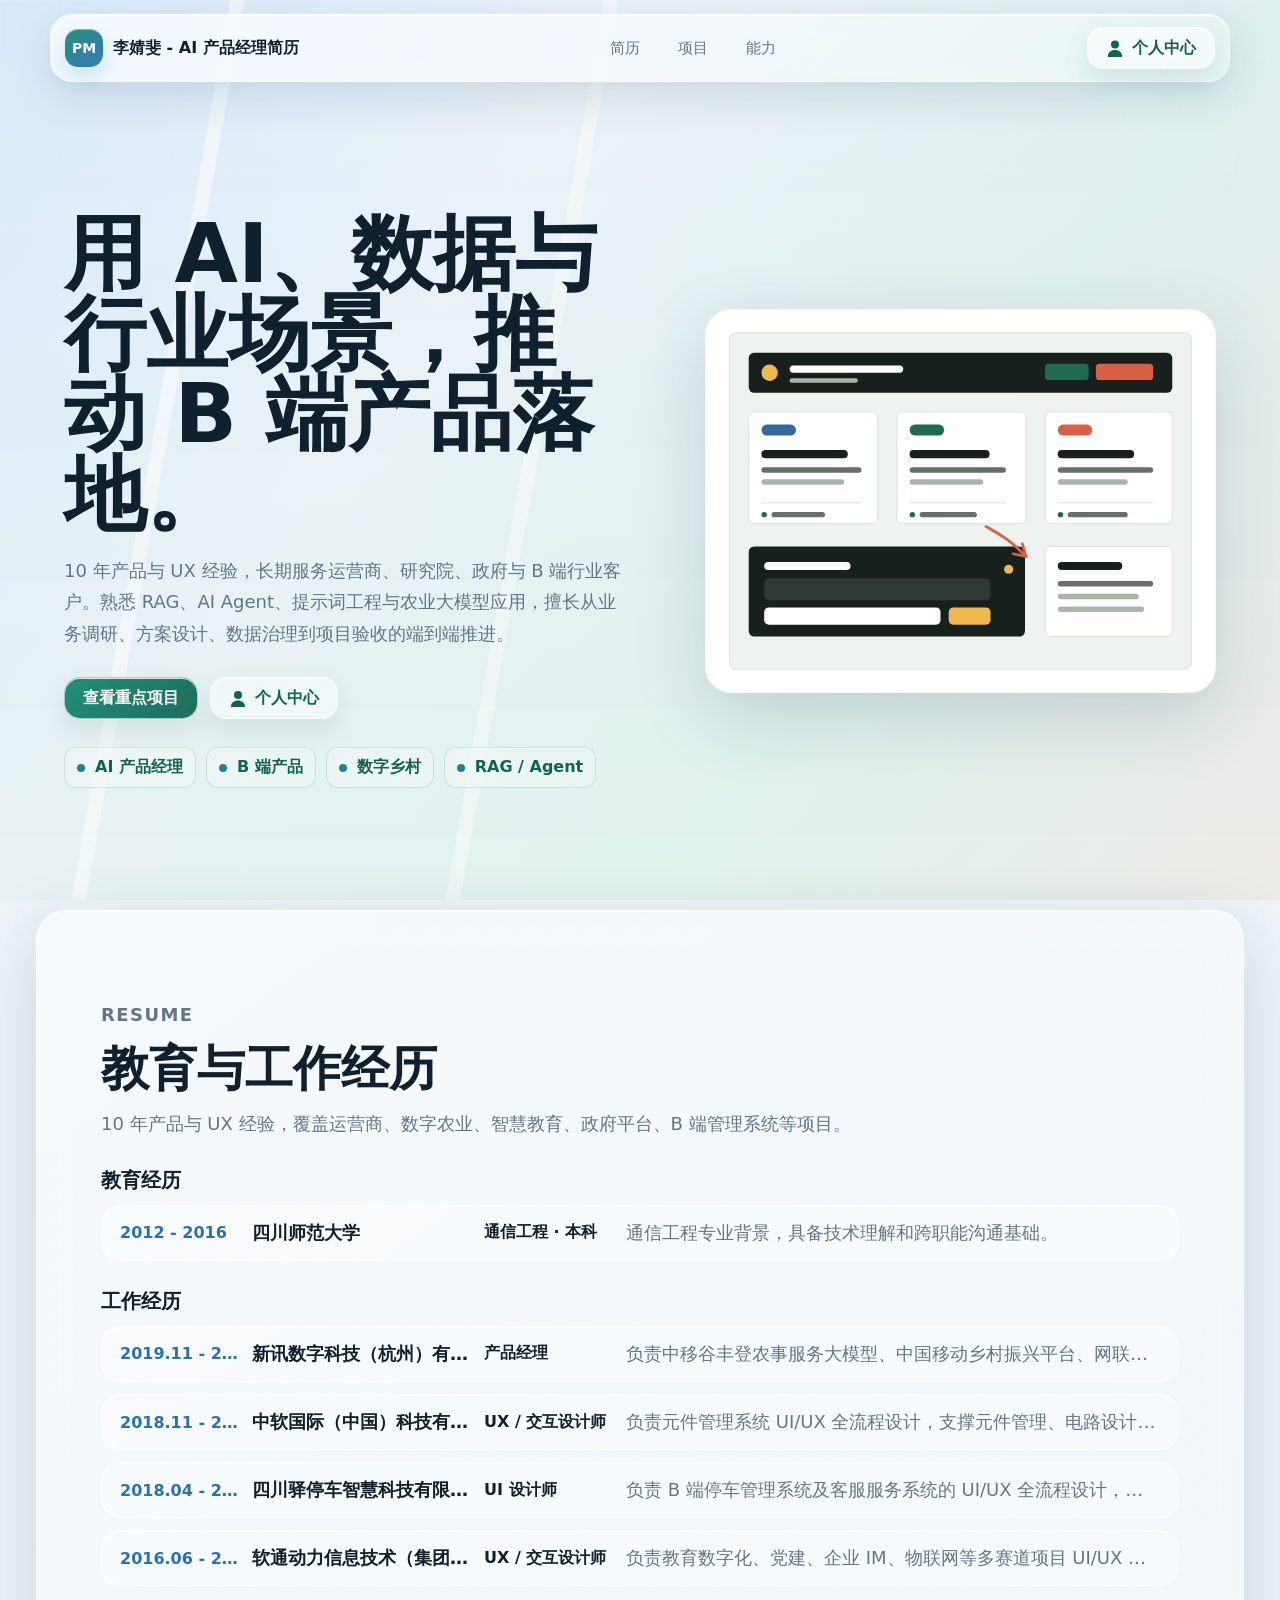
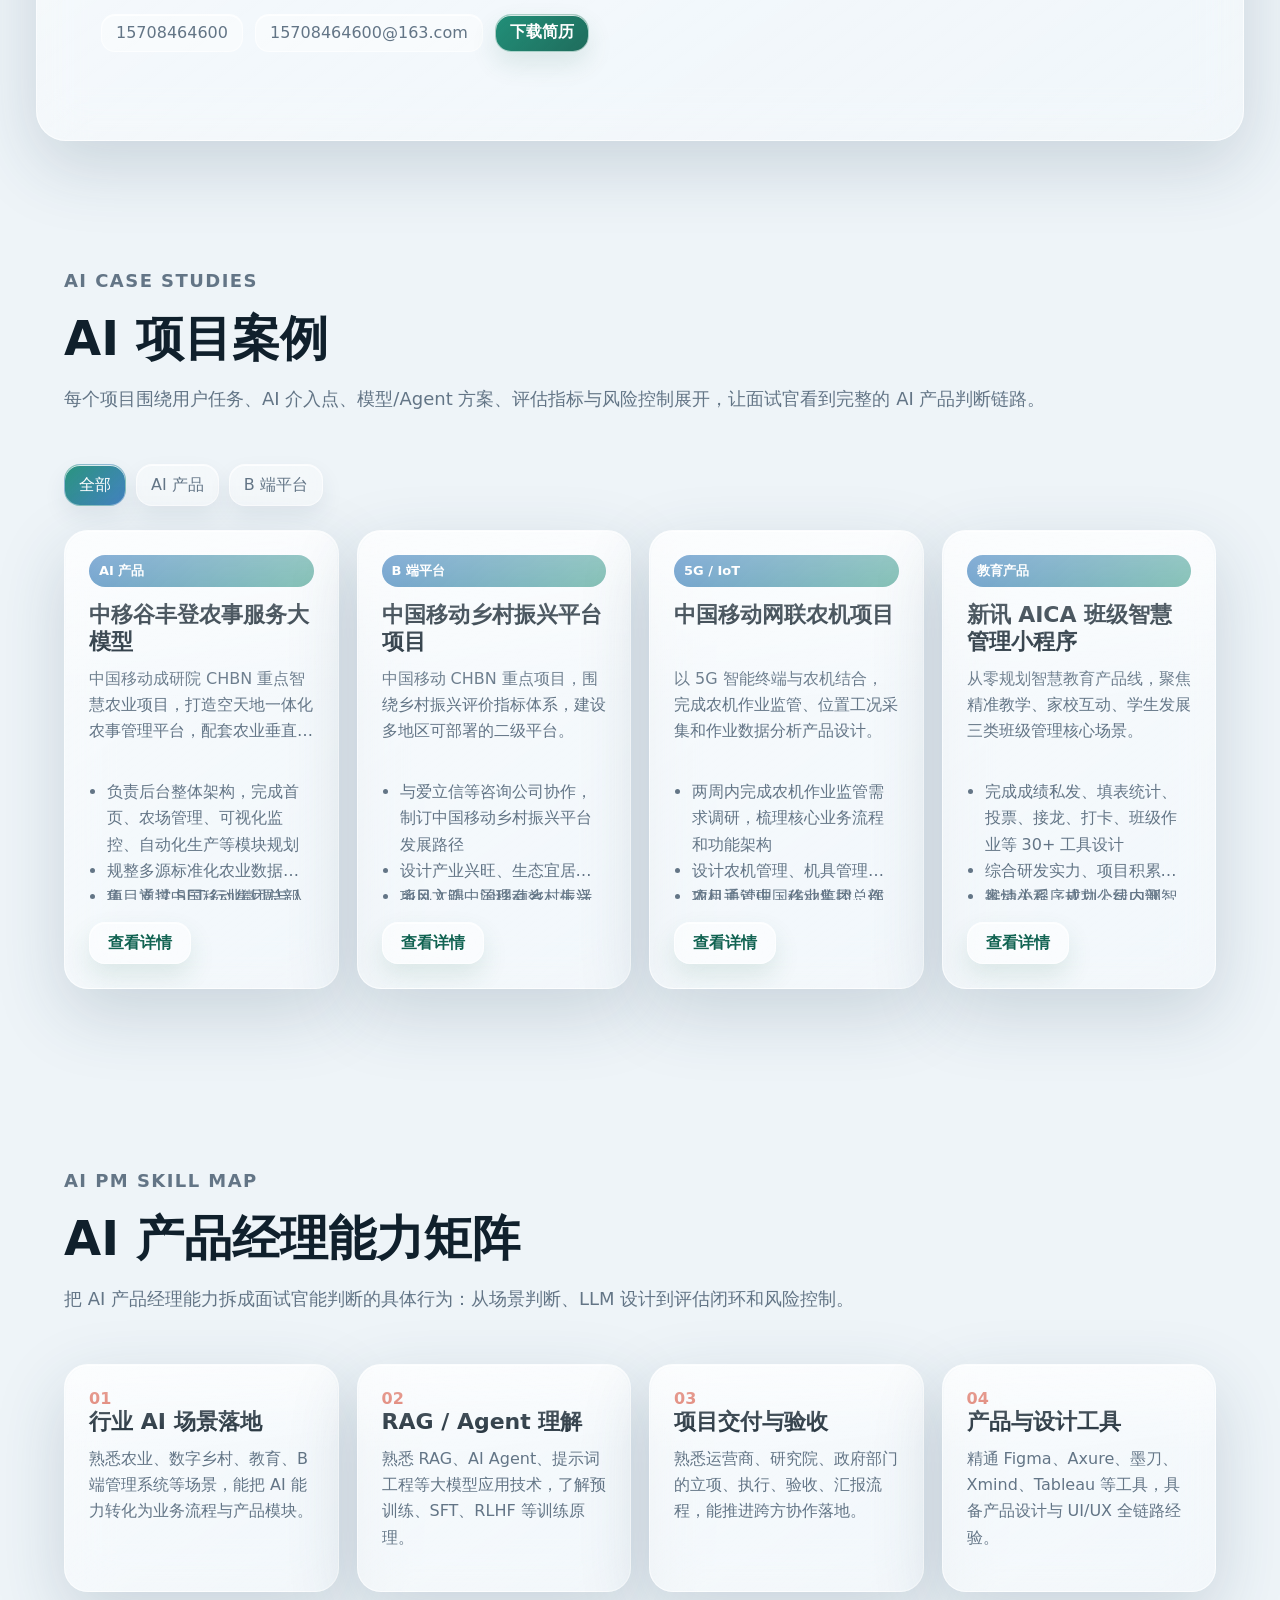
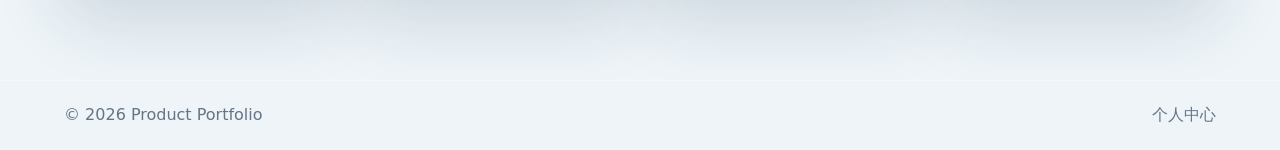
==== index.html @ 3f8221fe "Initial GitHub Pages portfolio" ====
<!doctype html>
<html lang="zh-CN">
  <head>
    <meta charset="UTF-8" />
    <meta name="viewport" content="width=device-width, initial-scale=1.0" />
    <title>个人产品作品集 | Product Portfolio</title>
    <meta
      name="description"
      content="面向产品经理面试的个人简历与项目作品集网站，展示项目案例、产品能力、思考文章与 AI Agent 入口。"
    />
    <link rel="stylesheet" href="./style.css" />
  </head>
  <body>
    <header class="site-header">
      <div class="brand">
        <button class="avatar-button" type="button" id="avatarButton" aria-label="查看头像大图">
          <img id="siteAvatar" src="" alt="个人头像" />
          <span class="avatar-fallback">PM</span>
        </button>
        <a href="#top" aria-label="返回首页"><span>Product Portfolio</span></a>
      </div>
      <nav class="nav" aria-label="主导航">
        <a href="#resume">简历</a>
        <a href="#projects">项目</a>
        <a href="#capabilities">能力</a>
        <a href="#thinking" hidden>思考</a>
      </nav>
      <div class="header-actions">
        <a class="header-action" href="#agent" hidden><span class="button-icon icon-spark"></span>AI Agent</a>
        <button class="header-action secondary-header-action" type="button" id="openCenter">
          <span class="button-icon icon-user"></span>个人中心
        </button>
      </div>
    </header>

    <main id="top">
      <section class="hero section-band">
        <div class="hero-copy">
          <h1 id="heroTitle">用项目、判断和复盘，展示我的产品能力。</h1>
          <p class="hero-summary" id="heroSummary">
            这里会集中呈现我的项目经历、产品分析、能力结构和简历信息。面试官可以快速看到我如何定义问题、理解用户、拆解需求、推动落地并复盘迭代。
          </p>
          <div class="hero-actions">
            <a class="primary-button" href="#projects" id="heroPrimary"><span class="button-icon icon-folder"></span>查看重点项目</a>
            <button class="secondary-button" type="button" id="heroCenterButton">
              <span class="button-icon icon-user"></span>个人中心
            </button>
          </div>
          <div class="signal-row" id="heroTags" aria-label="个人方向标签">
            <span>AI 产品</span>
            <span>B 端工具</span>
            <span>用户研究</span>
            <span>数据分析</span>
          </div>
        </div>

        <div class="hero-visual" aria-label="作品集信息结构图">
          <img src="./assets/product-portfolio-map.svg" alt="产品作品集信息结构图" />
        </div>
      </section>

      <section id="resume" class="resume section-band">
        <div class="resume-copy">
          <p class="eyebrow" id="resumeEyebrow">Resume</p>
          <h2 id="resumeTitle">简历与联系</h2>
          <p id="resumeSummary">
            这里可以放教育经历、实习经历、技能栈、获奖证书和 PDF 简历下载。建议保持精简，把完整判断留给项目详情页。
          </p>
          <div class="resume-timeline" id="resumeTimeline"></div>
        </div>
        <div class="contact-strip" id="contactStrip"></div>
      </section>

      <section id="agent" class="agent-section section-band" hidden>
        <div class="section-heading">
          <p class="eyebrow" id="agentEyebrow">Agent Ready</p>
          <h2 id="agentTitle">预留一个大模型对话入口</h2>
          <p id="agentSummary">
            后期可以接入你的个人 Agent，让面试官围绕项目、能力、经历进行问答。当前版本先保留前端交互和接入位置。
          </p>
        </div>
        <div class="agent-shell">
          <div class="agent-panel">
            <div class="agent-status">
              <span class="status-dot"></span>
              <span id="agentStatus">个人简历 Agent · 待接入</span>
            </div>
            <div class="chat-window" id="chatWindow" aria-live="polite">
              <div class="message assistant" id="agentWelcome">
                你好，我是预留的个人作品集 Agent。后续我可以回答“你最有代表性的项目是什么？”、“你如何做需求优先级？”这类问题。
              </div>
            </div>
            <form class="chat-form" id="chatForm">
              <label class="sr-only" for="chatInput">输入你想问的问题</label>
              <input
                id="chatInput"
                type="text"
                placeholder="试试：介绍一个最能体现产品能力的项目"
                autocomplete="off"
              />
              <button type="submit">发送</button>
            </form>
          </div>
          <div class="agent-prompts" id="agentPrompts" aria-label="推荐提问">
            <button type="button" data-prompt="请用 60 秒介绍你的产品能力结构。">能力结构</button>
            <button type="button" data-prompt="哪个项目最能体现你的用户洞察？">用户洞察</button>
            <button type="button" data-prompt="你如何判断一个需求是否值得做？">需求判断</button>
            <button type="button" data-prompt="请总结你的项目复盘方法。">项目复盘</button>
          </div>
        </div>
      </section>

      <section id="projects" class="projects section-band">
        <div class="section-heading">
          <p class="eyebrow" id="projectsEyebrow">Case Studies</p>
          <h2 id="projectsTitle">项目作品集</h2>
          <p id="projectsSummary">每个项目都围绕“问题、用户、方案、结果、复盘”展开，让面试官看到你的产品思考链路。</p>
        </div>
        <div class="project-toolbar" id="projectToolbar"></div>
        <div class="project-grid" id="projectGrid"></div>
      </section>

      <section id="capabilities" class="capabilities section-band">
        <div class="section-heading">
          <p class="eyebrow" id="capabilitiesEyebrow">Product Skill Map</p>
          <h2 id="capabilitiesTitle">产品能力结构</h2>
          <p id="capabilitiesSummary">把能力拆成面试官能判断的具体行为，而不是停留在抽象评价。</p>
        </div>
        <div class="capability-grid" id="capabilityGrid"></div>
      </section>

      <section id="thinking" class="thinking section-band" hidden>
        <div class="section-heading">
          <p class="eyebrow" id="thinkingEyebrow">Product Notes</p>
          <h2 id="thinkingTitle">产品思考</h2>
          <p id="thinkingSummary">后续可以放 3-5 篇高质量产品拆解或项目复盘，展示你持续思考的能力。</p>
        </div>
        <div class="note-list" id="noteList"></div>
      </section>
    </main>

    <footer class="site-footer">
      <span>© 2026 Product Portfolio</span>
      <button class="link-button" type="button" id="footerCenterButton">个人中心</button>
    </footer>

    <dialog class="pass-dialog" id="passDialog">
      <form class="pass-card" id="passForm" method="dialog">
        <div>
          <p class="eyebrow">Access</p>
          <h2>进入个人中心</h2>
          <p>请输入通行证。验证成功后可以编辑网站全部展示内容。</p>
        </div>
        <label>
          通行证
          <input id="passInput" type="password" placeholder="请输入通行证" autocomplete="current-password" />
        </label>
        <p class="form-hint" id="passHint" aria-live="polite"></p>
        <div class="form-actions">
          <button class="primary-button" type="submit">进入</button>
          <button class="secondary-button" type="button" id="closePassDialog">取消</button>
        </div>
      </form>
    </dialog>

    <dialog class="image-dialog" id="imageDialog">
      <button class="image-close" type="button" id="closeImageDialog" aria-label="关闭大图">×</button>
      <img id="imageDialogImg" src="" alt="大图预览" />
    </dialog>

    <script src="./script.js"></script>
  </body>
</html>
---- style.css ----
:root {
  --bg: #eef4f8;
  --ink: #10202c;
  --muted: #637586;
  --line: rgba(255, 255, 255, 0.58);
  --surface: rgba(255, 255, 255, 0.3);
  --surface-strong: rgba(255, 255, 255, 0.44);
  --green: #1d8d76;
  --green-dark: #116352;
  --coral: #d96958;
  --yellow: #f4c45d;
  --blue: #2870b8;
  --glass-border: rgba(255, 255, 255, 0.62);
  --glass-highlight: rgba(255, 255, 255, 0.82);
  --shadow: 0 24px 70px rgba(36, 68, 92, 0.18);
  font-family:
    Inter, ui-sans-serif, system-ui, -apple-system, BlinkMacSystemFont, "Segoe UI",
    "PingFang SC", "Hiragino Sans GB", "Microsoft YaHei", sans-serif;
}

* {
  box-sizing: border-box;
}

[hidden] {
  display: none !important;
}

html {
  scroll-behavior: smooth;
}

body {
  margin: 0;
  color: var(--ink);
  background:
    linear-gradient(125deg, rgba(230, 243, 255, 0.9), rgba(255, 255, 255, 0.3) 34%, rgba(235, 249, 242, 0.78) 68%, rgba(249, 240, 235, 0.86)),
    linear-gradient(180deg, rgba(255, 255, 255, 0.72), rgba(238, 244, 248, 0.98)),
    var(--bg);
  background-attachment: fixed;
}

body::before {
  content: "";
  position: fixed;
  inset: 0;
  z-index: -2;
  pointer-events: none;
  background:
    linear-gradient(100deg, transparent 0 16%, rgba(255, 255, 255, 0.46) 16% 17%, transparent 17% 42%, rgba(255, 255, 255, 0.35) 42% 43%, transparent 43% 100%),
    linear-gradient(180deg, rgba(40, 112, 184, 0.08), rgba(29, 141, 118, 0.05));
}

body::after {
  content: "";
  position: fixed;
  inset: 0;
  z-index: -1;
  pointer-events: none;
  background-image:
    linear-gradient(rgba(255, 255, 255, 0.28) 1px, transparent 1px),
    linear-gradient(90deg, rgba(255, 255, 255, 0.24) 1px, transparent 1px);
  background-size: 56px 56px;
  mask-image: linear-gradient(180deg, rgba(0, 0, 0, 0.35), transparent 72%);
}

a {
  color: inherit;
  text-decoration: none;
}

button,
input,
select,
textarea {
  font: inherit;
}

.site-header {
  position: sticky;
  top: 14px;
  z-index: 10;
  display: flex;
  align-items: center;
  justify-content: space-between;
  gap: 24px;
  width: min(1180px, calc(100% - 28px));
  margin: 14px auto 0;
  padding: 12px 14px;
  border: 1px solid var(--glass-border);
  border-radius: 22px;
  background: linear-gradient(135deg, rgba(255, 255, 255, 0.72), rgba(255, 255, 255, 0.28));
  box-shadow: 0 14px 42px rgba(28, 63, 86, 0.14), inset 0 1px 0 var(--glass-highlight);
  backdrop-filter: blur(28px) saturate(1.4);
  -webkit-backdrop-filter: blur(28px) saturate(1.4);
}

.brand {
  display: inline-flex;
  align-items: center;
  gap: 10px;
  font-weight: 800;
}

.avatar-button,
.brand-mark {
  display: grid;
  width: 38px;
  height: 38px;
  place-items: center;
  border: 0;
  border-radius: 13px;
  color: #ffffff;
  background: linear-gradient(145deg, rgba(29, 141, 118, 0.98), rgba(40, 112, 184, 0.92));
  box-shadow: inset 0 1px 0 rgba(255, 255, 255, 0.42), 0 10px 22px rgba(29, 141, 118, 0.2);
  font-size: 14px;
  font-weight: 900;
  letter-spacing: 0;
  overflow: hidden;
  cursor: pointer;
}

.avatar-button img {
  width: 100%;
  height: 100%;
  object-fit: cover;
}

.avatar-fallback {
  display: grid;
  place-items: center;
}

.nav {
  display: flex;
  flex-wrap: wrap;
  align-items: center;
  justify-content: center;
  gap: 18px;
  color: var(--muted);
  font-size: 15px;
}

.nav a {
  border-radius: 999px;
  padding: 8px 10px;
}

.nav a:hover {
  background: rgba(255, 255, 255, 0.44);
}

.nav a:hover,
.site-footer a:hover {
  color: var(--green);
}

.header-action,
.primary-button,
.secondary-button {
  display: inline-flex;
  align-items: center;
  justify-content: center;
  min-height: 42px;
  border-radius: 16px;
  border: 1px solid var(--glass-border);
  padding: 0 18px;
  font-weight: 700;
  cursor: pointer;
  box-shadow: inset 0 1px 0 var(--glass-highlight), 0 12px 26px rgba(31, 107, 80, 0.12);
  backdrop-filter: blur(18px) saturate(1.35);
  -webkit-backdrop-filter: blur(18px) saturate(1.35);
}

.button-icon {
  display: inline-block;
  width: 18px;
  height: 18px;
  margin-right: 8px;
  background: currentColor;
  flex: 0 0 auto;
}

.icon-spark {
  clip-path: polygon(50% 0, 61% 35%, 98% 35%, 68% 56%, 79% 92%, 50% 70%, 21% 92%, 32% 56%, 2% 35%, 39% 35%);
}

.icon-user {
  clip-path: path("M9 9.5a4 4 0 1 0 0-8 4 4 0 0 0 0 8Zm-7 7.2c0-3.2 2.8-5.7 7-5.7s7 2.5 7 5.7V18H2v-1.3Z");
}

.icon-folder {
  clip-path: path("M1 4.5A2.5 2.5 0 0 1 3.5 2H7l1.7 2H15A2.5 2.5 0 0 1 17.5 6.5v7A2.5 2.5 0 0 1 15 16H3.5A2.5 2.5 0 0 1 1 13.5v-9Z");
}

.header-actions {
  display: flex;
  flex-wrap: wrap;
  gap: 10px;
}

.header-action,
.primary-button {
  color: #ffffff;
  background: linear-gradient(135deg, rgba(29, 141, 118, 0.98), rgba(17, 99, 82, 0.94));
}

.header-action:hover,
.primary-button:hover {
  transform: translateY(-1px);
  background: linear-gradient(135deg, rgba(35, 160, 134, 0.98), rgba(17, 99, 82, 0.94));
}

.secondary-button {
  color: var(--green-dark);
  background: rgba(255, 255, 255, 0.44);
}

.secondary-header-action {
  color: var(--green-dark);
  background: rgba(255, 255, 255, 0.44);
}

.small {
  min-height: 38px;
  padding-inline: 14px;
}

.section-band {
  padding: 88px clamp(18px, 5vw, 72px);
}

.hero {
  min-height: calc(100vh - 72px);
  display: grid;
  grid-template-columns: minmax(0, 1.05fr) minmax(320px, 0.95fr);
  align-items: center;
  gap: clamp(32px, 6vw, 80px);
  padding-top: 64px;
  padding-bottom: 54px;
}

.eyebrow {
  margin: 0 0 12px;
  color: var(--blue);
  font-size: 13px;
  font-weight: 800;
  letter-spacing: 0.08em;
  text-transform: uppercase;
}

h1,
h2,
h3,
p {
  margin-top: 0;
}

h1 {
  max-width: 780px;
  margin-bottom: 20px;
  font-size: clamp(42px, 7vw, 82px);
  line-height: 0.98;
  letter-spacing: 0;
}

h2 {
  margin-bottom: 14px;
  font-size: clamp(30px, 4vw, 48px);
  line-height: 1.08;
  letter-spacing: 0;
}

h3 {
  margin-bottom: 10px;
  font-size: 22px;
  line-height: 1.25;
}

.hero-summary,
.section-heading p,
.resume-copy p,
.admin-hero p {
  max-width: 760px;
  color: var(--muted);
  font-size: 18px;
  line-height: 1.75;
}

.hero-actions,
.form-actions {
  display: flex;
  flex-wrap: wrap;
  gap: 12px;
  margin-top: 28px;
}

.signal-row {
  display: flex;
  flex-wrap: wrap;
  gap: 10px;
  margin-top: 28px;
}

.signal-row span {
  position: relative;
  border: 1px solid rgba(29, 141, 118, 0.18);
  border-radius: 12px;
  padding: 9px 12px 9px 30px;
  color: var(--green-dark);
  background: rgba(255, 255, 255, 0.22);
  box-shadow: inset 0 1px 0 rgba(255, 255, 255, 0.52);
  backdrop-filter: blur(16px);
  -webkit-backdrop-filter: blur(16px);
  font-weight: 800;
}

.signal-row span::before {
  content: "";
  position: absolute;
  left: 12px;
  top: 50%;
  width: 8px;
  height: 8px;
  border-radius: 50%;
  background: linear-gradient(135deg, var(--green), var(--blue));
  transform: translateY(-50%);
}

.hero-visual {
  display: grid;
  place-items: center;
}

.hero-visual img {
  width: min(100%, 560px);
  height: auto;
  border: 1px solid var(--glass-border);
  border-radius: 26px;
  box-shadow: var(--shadow);
}

.section-heading {
  display: grid;
  gap: 4px;
  margin-bottom: 32px;
}

.section-heading p {
  max-width: min(1180px, 100%);
}

.agent-section {
  margin: 0 clamp(14px, 3vw, 36px);
  border: 1px solid rgba(255, 255, 255, 0.2);
  border-radius: 32px;
  color: #ffffff;
  background:
    linear-gradient(135deg, rgba(16, 32, 44, 0.94), rgba(28, 82, 106, 0.82)),
    linear-gradient(90deg, rgba(29, 141, 118, 0.34), rgba(40, 112, 184, 0.2));
  box-shadow: 0 30px 90px rgba(16, 32, 44, 0.22), inset 0 1px 0 rgba(255, 255, 255, 0.22);
  overflow: hidden;
}

.agent-section .section-heading p {
  color: rgba(255, 255, 255, 0.72);
}

.agent-shell {
  display: grid;
  grid-template-columns: minmax(0, 1fr) 260px;
  gap: 28px;
  align-items: start;
}

.agent-panel {
  border: 1px solid rgba(255, 255, 255, 0.24);
  border-radius: 26px;
  background: linear-gradient(145deg, rgba(255, 255, 255, 0.18), rgba(255, 255, 255, 0.06));
  box-shadow: inset 0 1px 0 rgba(255, 255, 255, 0.26), 0 24px 60px rgba(3, 15, 23, 0.18);
  backdrop-filter: blur(24px) saturate(1.5);
  -webkit-backdrop-filter: blur(24px) saturate(1.5);
  overflow: hidden;
}

.agent-status {
  display: flex;
  align-items: center;
  gap: 10px;
  padding: 16px 18px;
  border-bottom: 1px solid rgba(255, 255, 255, 0.16);
  color: rgba(255, 255, 255, 0.78);
}

.status-dot {
  width: 10px;
  height: 10px;
  border-radius: 50%;
  background: var(--yellow);
  box-shadow: 0 0 18px rgba(244, 196, 93, 0.88);
}

.chat-window {
  min-height: 230px;
  max-height: 340px;
  overflow-y: auto;
  padding: 18px;
}

.message {
  width: fit-content;
  max-width: min(680px, 100%);
  margin-bottom: 12px;
  border-radius: 18px;
  padding: 12px 14px;
  line-height: 1.6;
}

.message.assistant {
  color: #ffffff;
  border: 1px solid rgba(255, 255, 255, 0.16);
  background: rgba(255, 255, 255, 0.12);
}

.message.user {
  margin-left: auto;
  color: var(--ink);
  background: rgba(255, 255, 255, 0.78);
}

.chat-form {
  display: grid;
  grid-template-columns: 1fr auto;
  gap: 10px;
  padding: 14px;
  border-top: 1px solid rgba(255, 255, 255, 0.16);
}

.chat-form input {
  min-width: 0;
  border: 1px solid rgba(255, 255, 255, 0.18);
  border-radius: 16px;
  padding: 0 14px;
  color: #ffffff;
  background: rgba(255, 255, 255, 0.08);
}

.chat-form button,
.agent-prompts button,
.filter-button {
  min-height: 42px;
  border-radius: 16px;
  border: 1px solid transparent;
  padding: 0 14px;
  cursor: pointer;
}

.chat-form button {
  color: var(--ink);
  background: var(--yellow);
  font-weight: 800;
}

.agent-prompts {
  display: grid;
  gap: 10px;
}

.agent-prompts button {
  color: #ffffff;
  border-color: rgba(255, 255, 255, 0.18);
  background: rgba(255, 255, 255, 0.08);
  text-align: left;
  box-shadow: inset 0 1px 0 rgba(255, 255, 255, 0.18);
  backdrop-filter: blur(18px);
  -webkit-backdrop-filter: blur(18px);
}

.project-toolbar {
  display: flex;
  flex-wrap: wrap;
  gap: 10px;
  margin-bottom: 24px;
}

.filter-button {
  color: var(--muted);
  border-color: var(--glass-border);
  background: rgba(255, 255, 255, 0.34);
  box-shadow: inset 0 1px 0 var(--glass-highlight), 0 10px 22px rgba(36, 68, 92, 0.08);
  backdrop-filter: blur(18px);
  -webkit-backdrop-filter: blur(18px);
}

.filter-button.active {
  color: #ffffff;
  border-color: rgba(255, 255, 255, 0.42);
  background: linear-gradient(135deg, rgba(29, 141, 118, 0.94), rgba(40, 112, 184, 0.86));
}

.project-grid,
.capability-grid {
  display: grid;
  gap: 18px;
}

.project-grid {
  grid-template-columns: repeat(4, minmax(0, 1fr));
}

.project-card,
.capability-grid article {
  position: relative;
  border: 1px solid var(--glass-border);
  border-radius: 24px;
  padding: 24px;
  background: linear-gradient(145deg, rgba(255, 255, 255, 0.62), rgba(255, 255, 255, 0.3));
  box-shadow: var(--shadow), inset 0 1px 0 var(--glass-highlight);
  backdrop-filter: blur(24px) saturate(1.35);
  -webkit-backdrop-filter: blur(24px) saturate(1.35);
  overflow: hidden;
}

.project-card {
  display: flex;
  flex-direction: column;
  min-height: 430px;
}

.project-card::before,
.capability-grid article::before,
.project-form::before,
.admin-preview::before {
  content: "";
  position: absolute;
  inset: 1px 1px auto 1px;
  height: 38%;
  border-radius: inherit;
  pointer-events: none;
  background: linear-gradient(180deg, rgba(255, 255, 255, 0.48), transparent);
}

.project-card p,
.project-card li,
.capability-grid p,
.note-list span,
.admin-preview dd {
  color: var(--muted);
  line-height: 1.65;
}

.project-card h3 {
  display: -webkit-box;
  min-height: 2.5em;
  overflow: hidden;
  -webkit-box-orient: vertical;
  -webkit-line-clamp: 2;
}

.project-card > p:not(.project-type) {
  display: -webkit-box;
  min-height: 4.95em;
  overflow: hidden;
  -webkit-box-orient: vertical;
  -webkit-line-clamp: 3;
}

.project-type {
  display: inline-flex;
  margin-bottom: 14px;
  border-radius: 999px;
  padding: 5px 10px;
  color: #ffffff !important;
  background: linear-gradient(135deg, rgba(40, 112, 184, 0.96), rgba(29, 141, 118, 0.78));
  font-size: 13px;
  font-weight: 800;
}

.project-card ul {
  display: -webkit-box;
  min-height: 7.6em;
  margin: 18px 0 22px;
  padding-left: 18px;
  overflow: hidden;
  -webkit-box-orient: vertical;
  -webkit-line-clamp: 4;
}

.project-card-image {
  width: calc(100% + 48px);
  height: 190px;
  margin: -24px -24px 20px;
  object-fit: cover;
  border-bottom: 1px solid var(--glass-border);
}

.project-detail-button {
  width: fit-content;
  margin-top: auto;
  align-self: flex-start;
}

.capabilities {
  background: transparent;
}

.capability-grid {
  grid-template-columns: repeat(4, minmax(0, 1fr));
}

.capability-grid span {
  color: var(--coral);
  font-weight: 900;
}

.note-list {
  display: grid;
  gap: 12px;
}

.note-list a {
  display: grid;
  grid-template-columns: 120px 1fr;
  gap: 18px;
  align-items: center;
  border-top: 1px solid rgba(255, 255, 255, 0.56);
  padding: 20px 0;
}

.note-list strong {
  font-size: 20px;
}

.resume {
  display: grid;
  grid-template-columns: 1fr;
  align-items: start;
  gap: 28px;
  margin: 0 clamp(14px, 3vw, 36px) 36px;
  border: 1px solid var(--glass-border);
  border-radius: 30px;
  background: linear-gradient(145deg, rgba(255, 255, 255, 0.54), rgba(255, 255, 255, 0.26));
  box-shadow: var(--shadow), inset 0 1px 0 var(--glass-highlight);
  backdrop-filter: blur(24px) saturate(1.35);
  -webkit-backdrop-filter: blur(24px) saturate(1.35);
}

.resume-copy {
  min-width: 0;
}

.resume-timeline {
  display: grid;
  grid-template-columns: 1fr;
  gap: 22px;
  margin-top: 28px;
}

.timeline-group {
  display: grid;
  gap: 12px;
}

.timeline-group + .timeline-group {
  margin-top: 6px;
}

.timeline-group h3 {
  margin: 0;
  font-size: 20px;
}

.timeline-item {
  display: grid;
  grid-template-columns: minmax(120px, 0.16fr) minmax(220px, 0.24fr) minmax(130px, 0.18fr) minmax(0, 1fr);
  align-items: center;
  gap: 12px;
  border: 1px solid var(--glass-border);
  border-radius: 20px;
  padding: 14px 18px;
  background: rgba(255, 255, 255, 0.38);
  box-shadow: inset 0 1px 0 var(--glass-highlight);
}

.timeline-item span {
  color: var(--blue);
  font-weight: 900;
}

.timeline-item span,
.timeline-item h4,
.timeline-item strong,
.timeline-item p {
  min-width: 0;
  margin: 0;
  overflow: hidden;
  text-overflow: ellipsis;
  white-space: nowrap;
}

.timeline-item h4 {
  font-size: 18px;
}

.timeline-item strong {
  display: block;
}

.timeline-item p {
  color: var(--muted);
  line-height: 1.45;
}

.contact-strip {
  display: flex;
  flex-wrap: wrap;
  align-items: center;
  justify-content: flex-start;
  gap: 12px;
}

.contact-strip a:not(.primary-button) {
  display: inline-flex;
  align-items: center;
  min-height: 38px;
  border: 1px solid var(--glass-border);
  border-radius: 14px;
  padding: 0 14px;
  color: var(--muted);
  background: rgba(255, 255, 255, 0.38);
  box-shadow: inset 0 1px 0 var(--glass-highlight);
  line-height: 1;
  text-transform: none;
  white-space: nowrap;
}

.contact-strip .primary-button {
  white-space: nowrap;
  text-transform: none;
}

.site-footer {
  display: flex;
  justify-content: space-between;
  gap: 18px;
  padding: 24px clamp(18px, 5vw, 72px);
  color: var(--muted);
  border-top: 1px solid rgba(255, 255, 255, 0.48);
}

.link-button {
  border: 0;
  padding: 0;
  color: var(--muted);
  background: transparent;
  cursor: pointer;
}

.link-button:hover {
  color: var(--green);
}

.pass-dialog {
  width: min(520px, calc(100vw - 32px));
  border: 0;
  border-radius: 28px;
  padding: 0;
  color: var(--ink);
  background: transparent;
}

.pass-dialog::backdrop {
  background: rgba(16, 32, 44, 0.36);
  backdrop-filter: blur(12px);
  -webkit-backdrop-filter: blur(12px);
}

.pass-card {
  display: grid;
  gap: 18px;
  border: 1px solid var(--glass-border);
  border-radius: 28px;
  padding: 28px;
  background: linear-gradient(145deg, rgba(255, 255, 255, 0.78), rgba(255, 255, 255, 0.42));
  box-shadow: var(--shadow), inset 0 1px 0 var(--glass-highlight);
  backdrop-filter: blur(28px) saturate(1.35);
  -webkit-backdrop-filter: blur(28px) saturate(1.35);
}

.pass-card label {
  display: grid;
  gap: 8px;
  font-weight: 800;
}

.pass-card input {
  width: 100%;
  border: 1px solid rgba(255, 255, 255, 0.72);
  border-radius: 16px;
  padding: 13px 14px;
  color: var(--ink);
  background: rgba(255, 255, 255, 0.55);
}

.image-dialog {
  max-width: min(860px, calc(100vw - 32px));
  max-height: min(860px, calc(100vh - 32px));
  border: 0;
  padding: 0;
  background: transparent;
}

.image-dialog::backdrop {
  background: rgba(16, 32, 44, 0.5);
  backdrop-filter: blur(14px);
  -webkit-backdrop-filter: blur(14px);
}

.image-dialog img {
  display: block;
  max-width: min(860px, calc(100vw - 32px));
  max-height: min(860px, calc(100vh - 32px));
  border: 1px solid var(--glass-border);
  border-radius: 28px;
  object-fit: contain;
  box-shadow: 0 30px 90px rgba(16, 32, 44, 0.32);
}

.image-close {
  position: absolute;
  top: 12px;
  right: 12px;
  z-index: 2;
  display: grid;
  width: 38px;
  height: 38px;
  place-items: center;
  border: 1px solid var(--glass-border);
  border-radius: 50%;
  color: var(--ink);
  background: rgba(255, 255, 255, 0.78);
  cursor: pointer;
}

.form-hint {
  min-height: 24px;
  margin: 0;
  color: var(--coral);
  font-weight: 800;
}

.admin-hero {
  padding-bottom: 44px;
}

.admin-layout {
  display: grid;
  grid-template-columns: minmax(0, 1fr) minmax(320px, 0.75fr);
  gap: 28px;
  padding-top: 0;
}

.center-layout {
  display: grid;
  grid-template-columns: minmax(0, 1fr);
  gap: 24px;
  padding-top: 0;
}

.center-form {
  align-self: start;
}

.center-form.project-form {
  border: 0;
  border-radius: 0;
  padding: 0;
  background: transparent;
  box-shadow: none;
  backdrop-filter: none;
  -webkit-backdrop-filter: none;
  overflow: visible;
}

.center-form::before {
  display: none;
}

.config-card {
  position: relative;
  display: grid;
  gap: 16px;
  border: 1px solid var(--glass-border);
  border-radius: 26px;
  padding: 24px;
  background: linear-gradient(145deg, rgba(255, 255, 255, 0.62), rgba(255, 255, 255, 0.28));
  box-shadow: var(--shadow), inset 0 1px 0 var(--glass-highlight);
  backdrop-filter: blur(24px) saturate(1.35);
  -webkit-backdrop-filter: blur(24px) saturate(1.35);
  overflow: hidden;
}

.config-card::before {
  content: "";
  position: absolute;
  inset: 1px 1px auto 1px;
  height: 28%;
  border-radius: inherit;
  pointer-events: none;
  background: linear-gradient(180deg, rgba(255, 255, 255, 0.42), transparent);
}

.center-form h2,
.center-actions h2,
.legacy-project-editor h2 {
  margin-bottom: 18px;
}

.center-actions {
  position: static;
  align-self: start;
}

.vertical-actions {
  display: flex;
  flex-wrap: wrap;
}

.json-area {
  min-height: 280px;
  font-family: ui-monospace, SFMono-Regular, Menlo, Monaco, Consolas, "Liberation Mono", monospace;
  font-size: 13px;
  line-height: 1.55;
}

.repeater-heading {
  display: flex;
  align-items: center;
  justify-content: space-between;
  gap: 12px;
  margin-bottom: 12px;
}

.repeater-heading h3 {
  margin: 0;
}

.repeater-list {
  display: grid;
  gap: 14px;
}

.editor-card {
  display: grid;
  gap: 12px;
  border: 1px solid rgba(255, 255, 255, 0.58);
  border-radius: 20px;
  padding: 16px;
  background: rgba(255, 255, 255, 0.34);
  box-shadow: inset 0 1px 0 var(--glass-highlight);
}

.editor-card-header {
  display: flex;
  align-items: center;
  justify-content: space-between;
  gap: 12px;
}

.editor-card-header h4 {
  margin: 0;
}

.danger-link {
  color: var(--coral);
  font-weight: 900;
}

.checkbox-label {
  display: flex !important;
  grid-template-columns: none !important;
  flex-direction: row;
  align-items: center;
  gap: 8px !important;
}

.checkbox-label input {
  width: auto;
}

.editor-image-preview {
  width: 100%;
  max-height: 180px;
  object-fit: cover;
  border: 1px solid var(--glass-border);
  border-radius: 16px;
}

.project-detail {
  display: grid;
  gap: 24px;
}

.detail-heading {
  margin-bottom: 0;
}

.detail-heading h1 {
  max-width: min(100%, 1280px);
  overflow: hidden;
  text-overflow: ellipsis;
  white-space: nowrap;
}

.detail-image-button {
  display: block;
  width: min(100%, 980px);
  border: 1px solid var(--glass-border);
  border-radius: 28px;
  padding: 0;
  background: transparent;
  box-shadow: var(--shadow);
  overflow: hidden;
  cursor: zoom-in;
}

.detail-image-button img {
  display: block;
  width: 100%;
  max-height: 520px;
  object-fit: cover;
}

.project-detail-card {
  width: min(100%, 980px);
  border: 1px solid var(--glass-border);
  border-radius: 28px;
  padding: 28px;
  background: linear-gradient(145deg, rgba(255, 255, 255, 0.62), rgba(255, 255, 255, 0.3));
  box-shadow: var(--shadow), inset 0 1px 0 var(--glass-highlight);
  backdrop-filter: blur(24px) saturate(1.35);
  -webkit-backdrop-filter: blur(24px) saturate(1.35);
}

.project-detail-card p,
.project-detail-card li {
  color: var(--muted);
  line-height: 1.8;
}

.locked-panel {
  max-width: 680px;
  margin: 0 auto;
}

.project-form,
.admin-preview {
  position: relative;
  border: 1px solid var(--glass-border);
  border-radius: 26px;
  padding: 24px;
  background: linear-gradient(145deg, rgba(255, 255, 255, 0.62), rgba(255, 255, 255, 0.28));
  box-shadow: var(--shadow), inset 0 1px 0 var(--glass-highlight);
  backdrop-filter: blur(24px) saturate(1.35);
  -webkit-backdrop-filter: blur(24px) saturate(1.35);
  overflow: hidden;
}

.project-form {
  display: grid;
  gap: 16px;
}

.project-form label {
  display: grid;
  gap: 8px;
  color: var(--ink);
  font-weight: 800;
}

.project-form input,
.project-form select,
.project-form textarea {
  width: 100%;
  border: 1px solid rgba(255, 255, 255, 0.72);
  border-radius: 16px;
  padding: 12px 13px;
  color: var(--ink);
  background: rgba(255, 255, 255, 0.5);
  box-shadow: inset 0 1px 0 rgba(255, 255, 255, 0.76);
  backdrop-filter: blur(14px);
  -webkit-backdrop-filter: blur(14px);
  font-weight: 500;
}

.project-form textarea {
  min-height: 104px;
  resize: vertical;
}

.admin-preview {
  position: sticky;
  top: 86px;
  align-self: start;
}

.admin-preview.center-actions {
  position: static;
}

.admin-preview dl {
  display: grid;
  gap: 10px;
  margin: 24px 0 0;
}

.admin-preview dt {
  color: var(--green-dark);
  font-weight: 900;
}

.admin-preview dd {
  margin: 0 0 10px;
}

.sr-only {
  position: absolute;
  width: 1px;
  height: 1px;
  overflow: hidden;
  clip: rect(0, 0, 0, 0);
  white-space: nowrap;
}

@media (max-width: 980px) {
  .hero,
  .agent-shell,
  .admin-layout,
  .center-layout {
    grid-template-columns: 1fr;
  }

  .project-grid,
  .capability-grid {
    grid-template-columns: repeat(2, minmax(0, 1fr));
  }

  .resume {
    align-items: start;
    grid-template-columns: 1fr;
  }

  .resume-timeline {
    grid-template-columns: 1fr;
  }

  .timeline-item {
    grid-template-columns: minmax(108px, 0.24fr) minmax(0, 0.34fr) minmax(110px, 0.2fr) minmax(0, 1fr);
  }

  .contact-strip {
    justify-content: flex-start;
  }
}

@media (max-width: 680px) {
  .site-header {
    align-items: flex-start;
    flex-direction: column;
  }

  .nav {
    justify-content: flex-start;
  }

  .header-action {
    width: 100%;
  }

  .header-actions {
    width: 100%;
  }

  .section-band {
    padding: 58px 18px;
  }

  .hero {
    min-height: auto;
    padding-top: 44px;
  }

  h1 {
    font-size: 42px;
  }

  .project-grid,
  .capability-grid {
    grid-template-columns: 1fr;
  }

  .chat-form {
    grid-template-columns: 1fr;
  }

  .note-list a {
    grid-template-columns: 1fr;
    gap: 6px;
  }

  .site-footer {
    flex-direction: column;
  }

  .detail-heading h1 {
    font-size: 36px;
  }

  .timeline-item {
    grid-template-columns: 1fr;
  }

  .timeline-item p {
    white-space: normal;
  }
}
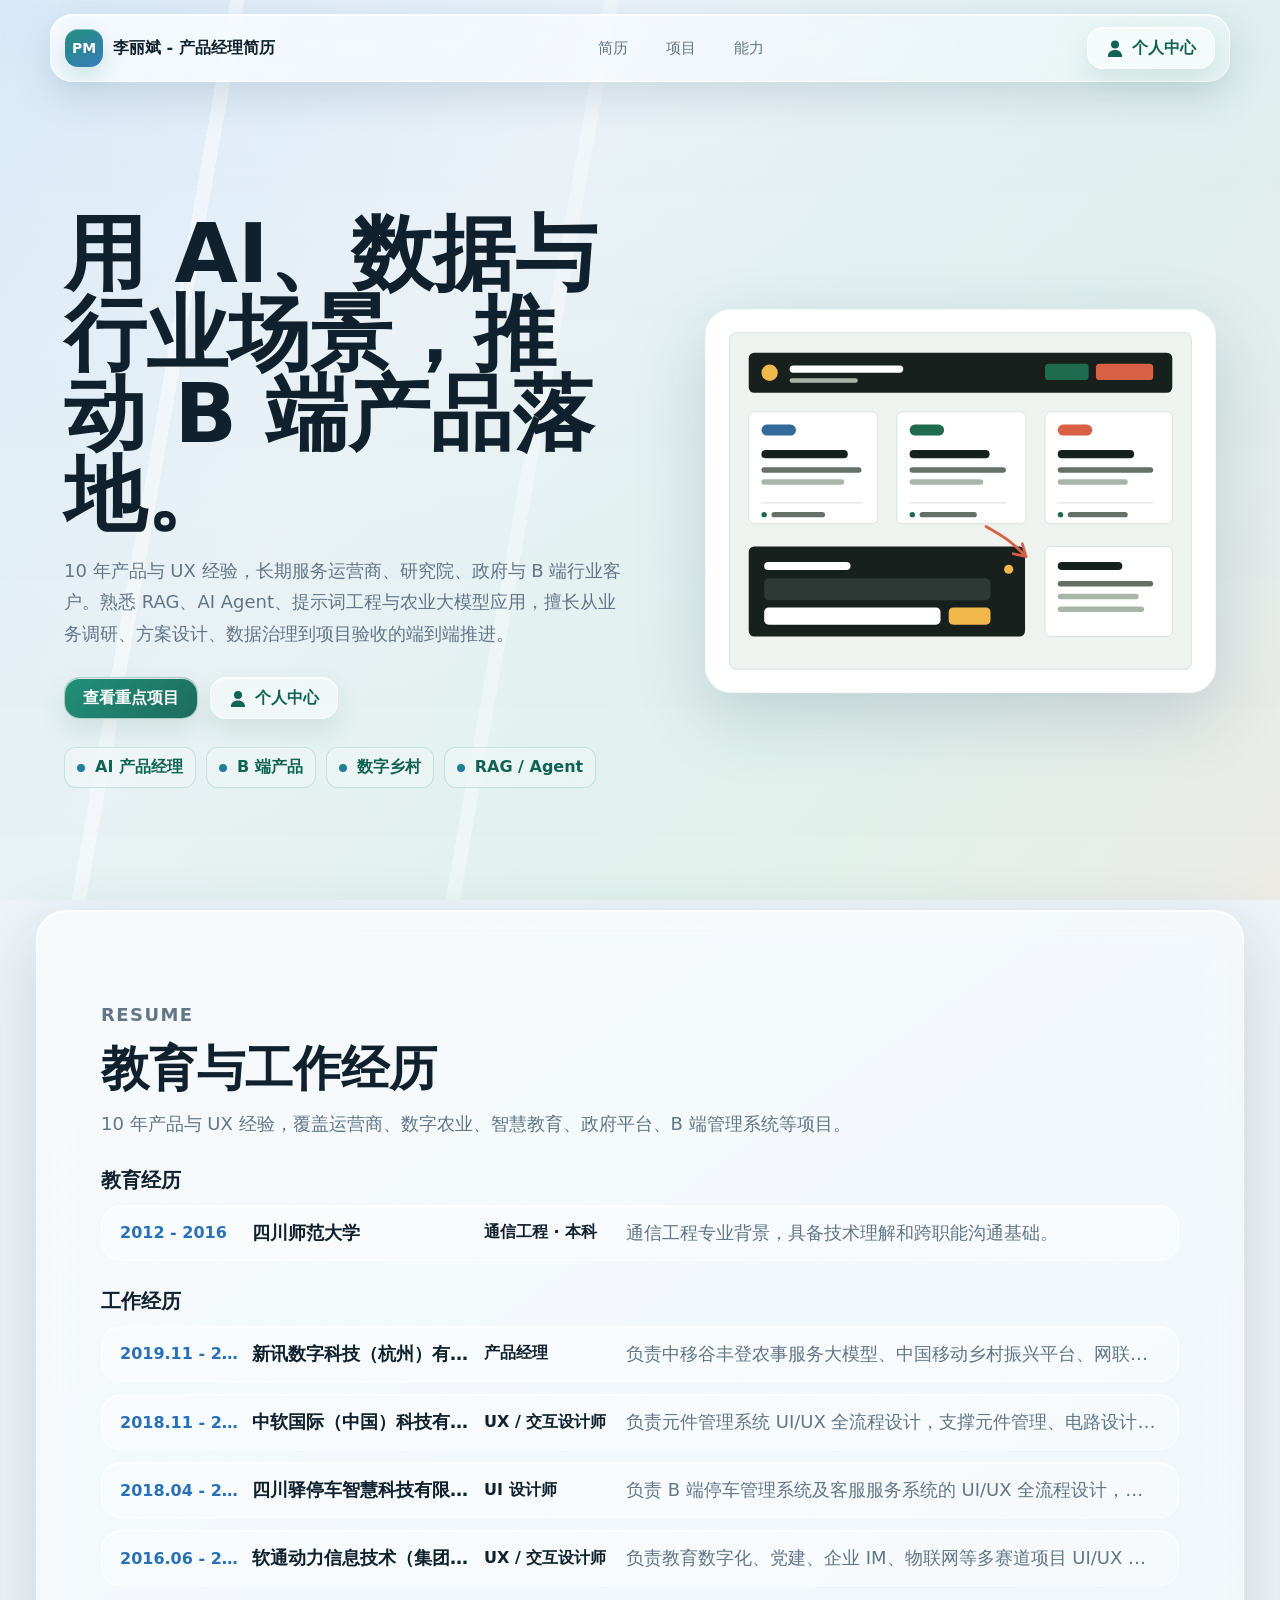
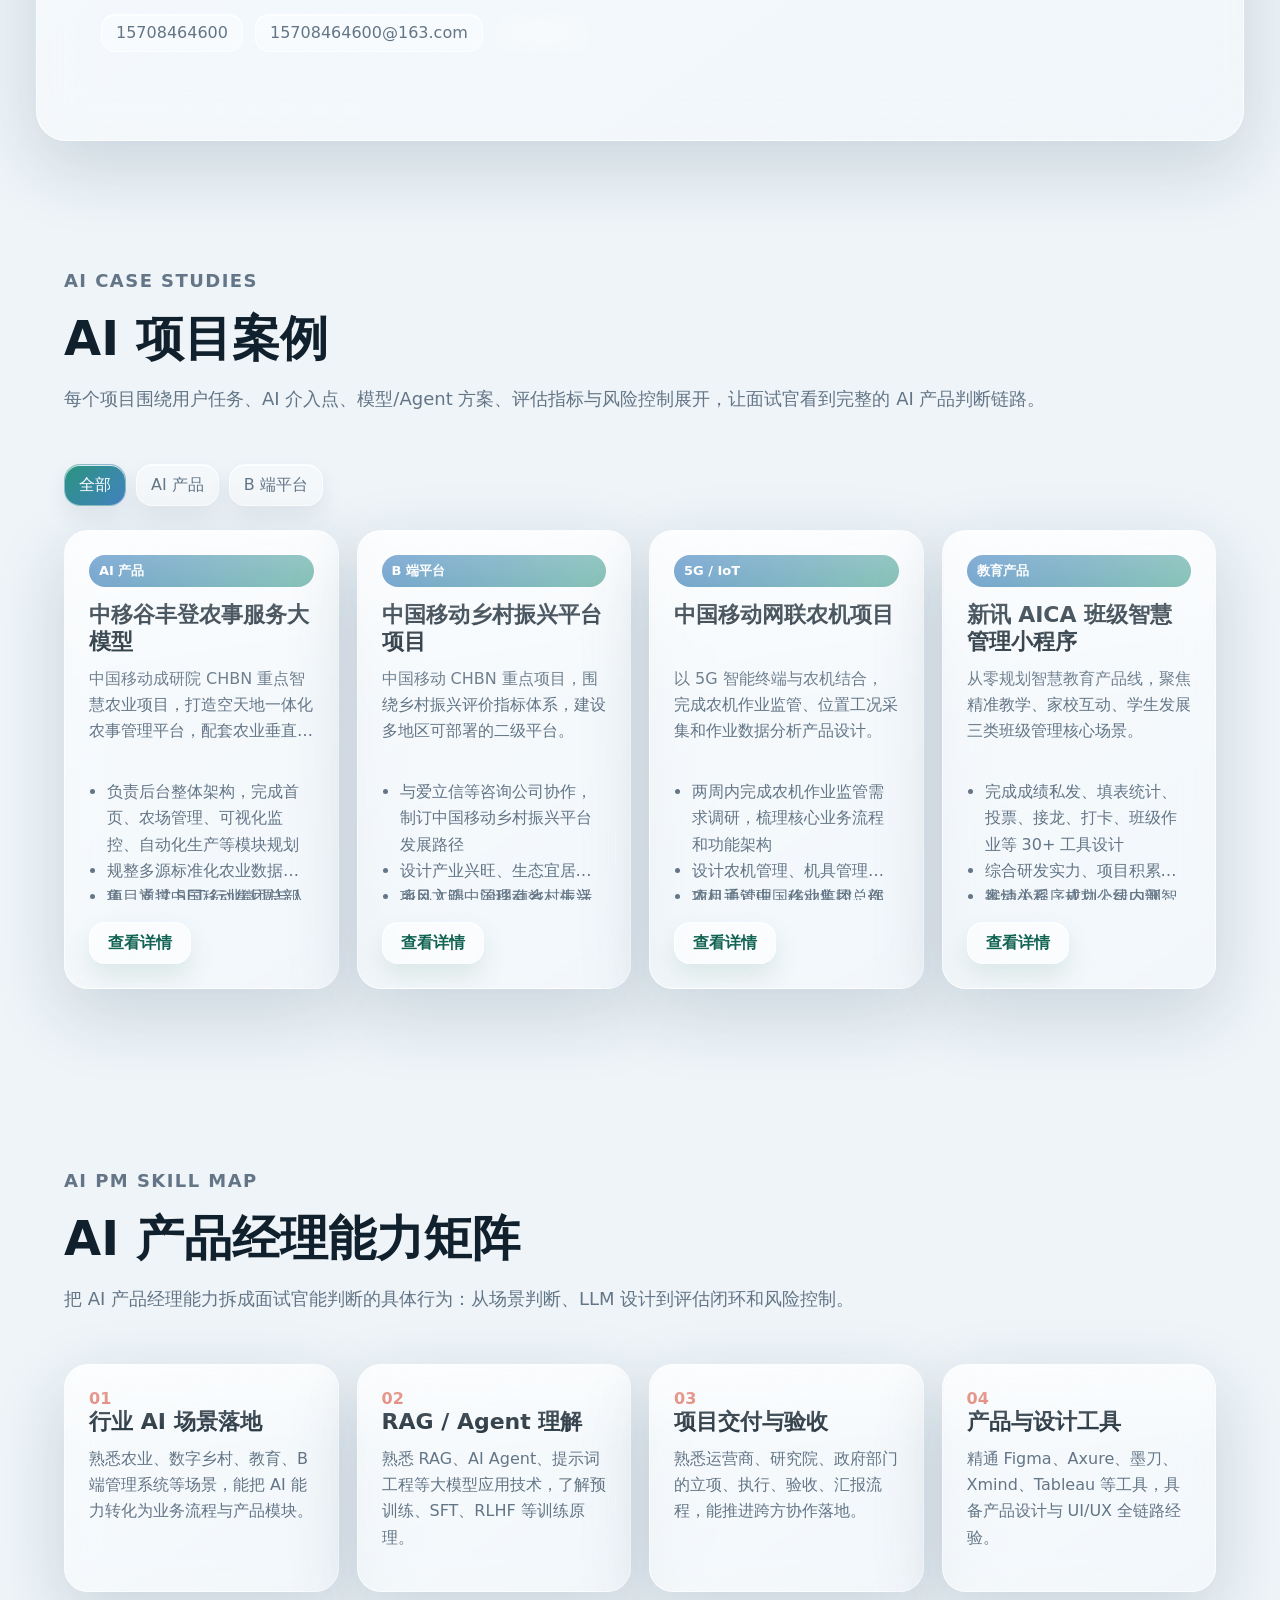
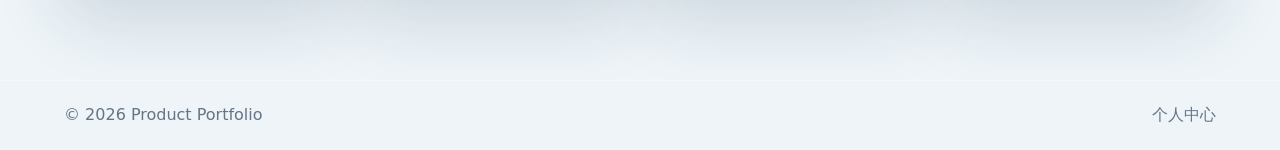
==== commit 955f6090: "Optimize mobile header menu" ====
--- a/index.html
+++ b/index.html
@@ -19,17 +19,24 @@
         </button>
         <a href="#top" aria-label="返回首页"><span>Product Portfolio</span></a>
       </div>
-      <nav class="nav" aria-label="主导航">
-        <a href="#resume">简历</a>
-        <a href="#projects">项目</a>
-        <a href="#capabilities">能力</a>
-        <a href="#thinking" hidden>思考</a>
-      </nav>
-      <div class="header-actions">
-        <a class="header-action" href="#agent" hidden><span class="button-icon icon-spark"></span>AI Agent</a>
-        <button class="header-action secondary-header-action" type="button" id="openCenter">
-          <span class="button-icon icon-user"></span>个人中心
-        </button>
+      <button class="mobile-menu-button" type="button" id="mobileMenuButton" aria-expanded="false" aria-controls="mobileHeaderMenu" aria-label="打开菜单">
+        <span></span>
+        <span></span>
+        <span></span>
+      </button>
+      <div class="header-menu" id="mobileHeaderMenu">
+        <nav class="nav" aria-label="主导航">
+          <a href="#resume">简历</a>
+          <a href="#projects">项目</a>
+          <a href="#capabilities">能力</a>
+          <a href="#thinking" hidden>思考</a>
+        </nav>
+        <div class="header-actions">
+          <a class="header-action" href="#agent" hidden><span class="button-icon icon-spark"></span>AI Agent</a>
+          <button class="header-action secondary-header-action" type="button" id="openCenter">
+            <span class="button-icon icon-user"></span>个人中心
+          </button>
+        </div>
       </div>
     </header>
 
--- a/style.css
+++ b/style.css
@@ -155,6 +155,14 @@
   color: var(--green);
 }
 
+.header-menu {
+  display: contents;
+}
+
+.mobile-menu-button {
+  display: none;
+}
+
 .header-action,
 .primary-button,
 .secondary-button {
@@ -926,6 +934,45 @@
   flex-wrap: wrap;
 }
 
+.publish-settings {
+  display: grid;
+  gap: 12px;
+  margin-top: 18px;
+  border-top: 1px solid rgba(255, 255, 255, 0.58);
+  padding-top: 18px;
+}
+
+.publish-settings label {
+  display: grid;
+  gap: 8px;
+  color: var(--ink);
+  font-weight: 800;
+}
+
+.publish-settings input {
+  width: 100%;
+  border: 1px solid rgba(255, 255, 255, 0.72);
+  border-radius: 16px;
+  padding: 12px 13px;
+  color: var(--ink);
+  background: rgba(255, 255, 255, 0.5);
+  box-shadow: inset 0 1px 0 rgba(255, 255, 255, 0.76);
+}
+
+.advanced-publish {
+  color: var(--muted);
+  font-weight: 800;
+}
+
+.advanced-publish summary {
+  cursor: pointer;
+  list-style-position: inside;
+}
+
+.advanced-publish label {
+  margin-top: 12px;
+}
+
 .json-area {
   min-height: 280px;
   font-family: ui-monospace, SFMono-Regular, Menlo, Monaco, Consolas, "Liberation Mono", monospace;
@@ -994,6 +1041,13 @@
   object-fit: cover;
   border: 1px solid var(--glass-border);
   border-radius: 16px;
+}
+
+.editor-muted {
+  margin: 0;
+  color: var(--muted);
+  font-size: 0.92rem;
+  font-weight: 800;
 }
 
 .project-detail {
@@ -1164,21 +1218,123 @@
 }
 
 @media (max-width: 680px) {
-  .site-header {
+  body:not(.admin-body) .site-header {
+    display: grid;
+    grid-template-columns: minmax(0, 1fr) 48px;
+    align-items: center;
+    gap: 0 12px;
+    border-radius: 26px;
+    padding: 12px;
+    overflow: hidden;
+  }
+
+  body:not(.admin-body) .brand {
+    min-width: 0;
+  }
+
+  body:not(.admin-body) .brand a {
+    min-width: 0;
+  }
+
+  body:not(.admin-body) .brand a span {
+    display: block;
+    overflow: hidden;
+    text-overflow: ellipsis;
+    white-space: nowrap;
+  }
+
+  body:not(.admin-body) .mobile-menu-button {
+    position: relative;
+    display: inline-grid;
+    width: 48px;
+    height: 44px;
+    place-items: center;
+    justify-self: end;
+    border: 1px solid rgba(255, 255, 255, 0.68);
+    border-radius: 16px;
+    color: var(--ink);
+    background: rgba(255, 255, 255, 0.36);
+    box-shadow: inset 0 1px 0 var(--glass-highlight), 0 12px 26px rgba(28, 63, 86, 0.1);
+    cursor: pointer;
+  }
+
+  body:not(.admin-body) .mobile-menu-button span {
+    position: absolute;
+    left: 50%;
+    top: 50%;
+    display: block;
+    width: 20px;
+    height: 2px;
+    border-radius: 999px;
+    background: currentColor;
+    transform: translate(-50%, -50%);
+    transition: transform 180ms ease, opacity 180ms ease;
+  }
+
+  body:not(.admin-body) .mobile-menu-button span:nth-child(1) {
+    transform: translate(-50%, calc(-50% - 7px));
+  }
+
+  body:not(.admin-body) .mobile-menu-button span:nth-child(3) {
+    transform: translate(-50%, calc(-50% + 7px));
+  }
+
+  body:not(.admin-body) .site-header.menu-open .mobile-menu-button span:nth-child(1) {
+    transform: translate(-50%, -50%) rotate(45deg);
+  }
+
+  body:not(.admin-body) .site-header.menu-open .mobile-menu-button span:nth-child(2) {
+    opacity: 0;
+  }
+
+  body:not(.admin-body) .site-header.menu-open .mobile-menu-button span:nth-child(3) {
+    transform: translate(-50%, -50%) rotate(-45deg);
+  }
+
+  body:not(.admin-body) .header-menu {
+    display: none;
+    grid-column: 1 / -1;
+    padding-top: 22px;
+  }
+
+  body:not(.admin-body) .site-header.menu-open .header-menu {
+    display: grid;
+    gap: 20px;
+  }
+
+  body:not(.admin-body) .nav {
+    display: grid;
+    grid-template-columns: repeat(3, minmax(0, 1fr));
+    width: 100%;
+    gap: 10px;
+    justify-content: stretch;
+    text-align: center;
+    font-size: 18px;
+  }
+
+  body:not(.admin-body) .nav a {
+    padding: 12px 4px;
+  }
+
+  body:not(.admin-body) .header-action {
+    width: 100%;
+    min-height: 52px;
+    border-radius: 18px;
+    font-size: 18px;
+  }
+
+  body:not(.admin-body) .header-actions {
+    width: 100%;
+    justify-content: stretch;
+  }
+
+  .admin-body .site-header {
     align-items: flex-start;
     flex-direction: column;
   }
 
-  .nav {
+  .admin-body .nav {
     justify-content: flex-start;
-  }
-
-  .header-action {
-    width: 100%;
-  }
-
-  .header-actions {
-    width: 100%;
   }
 
   .section-band {
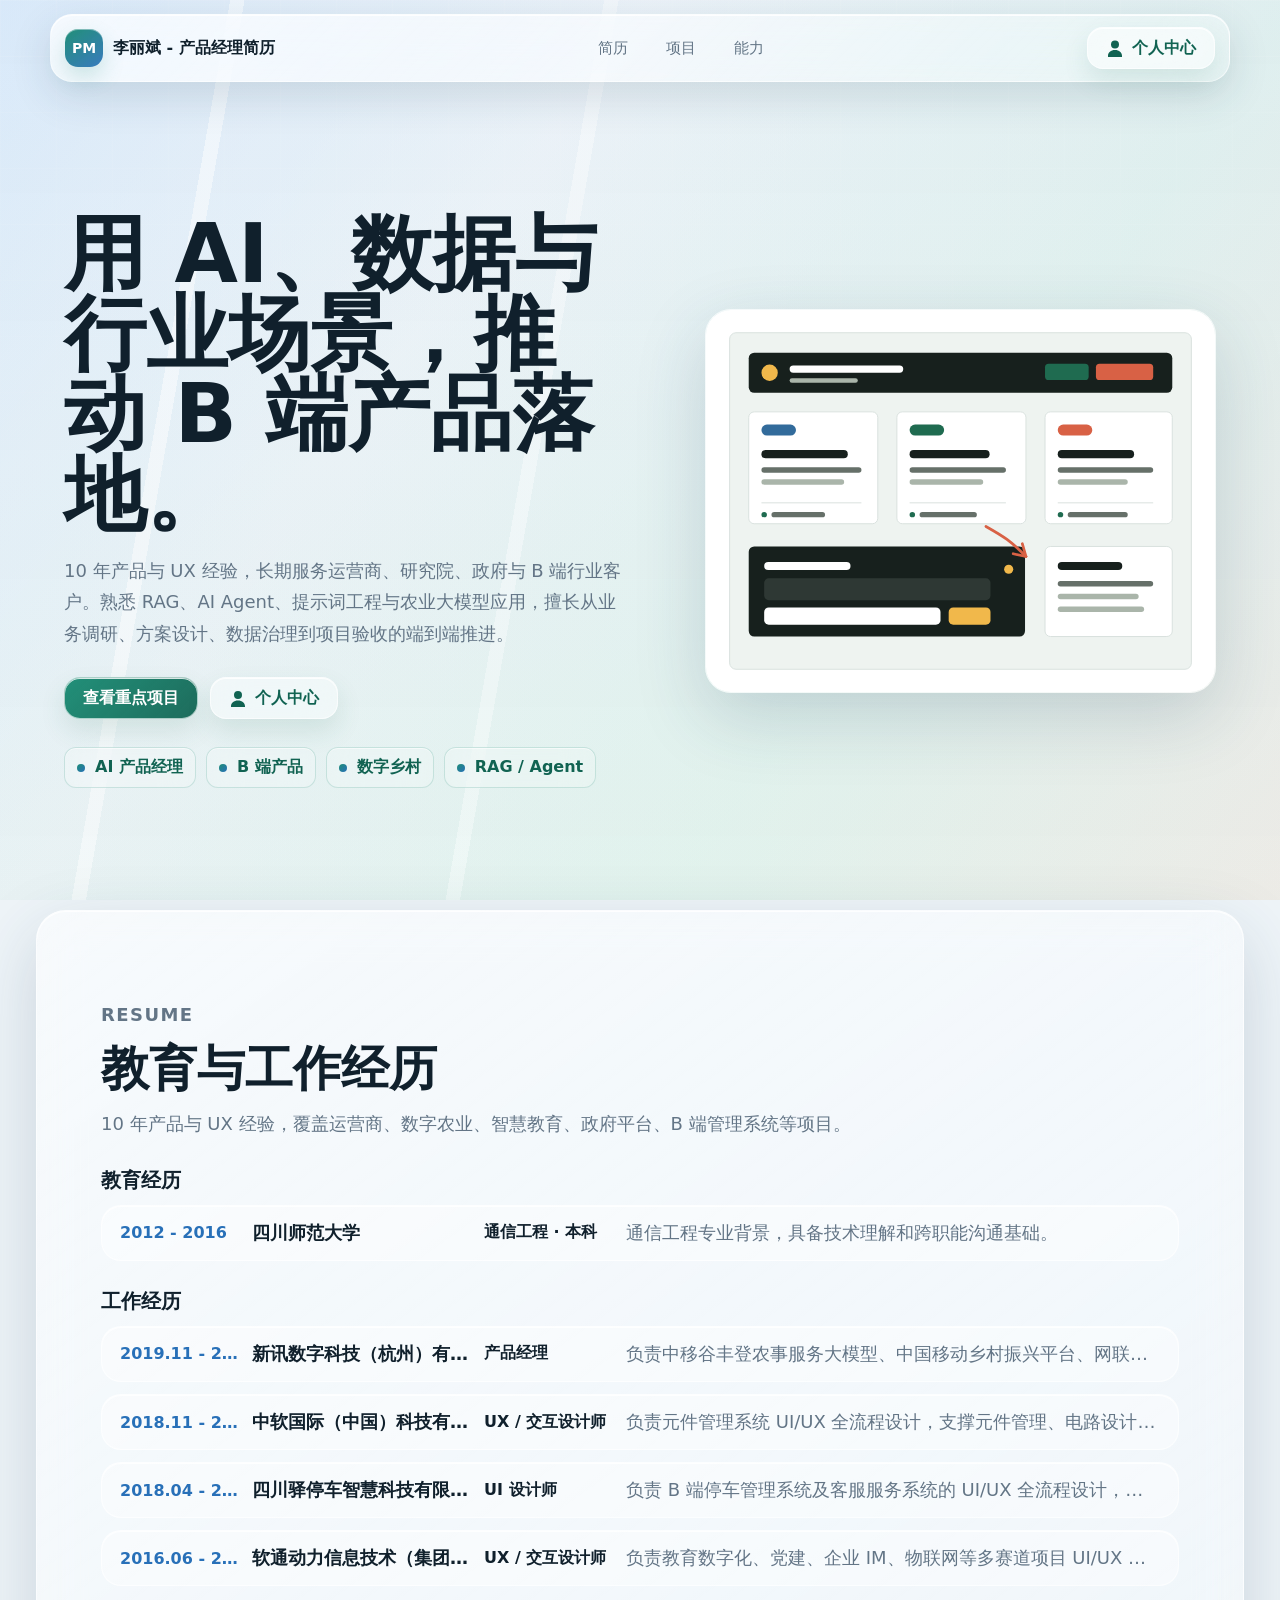
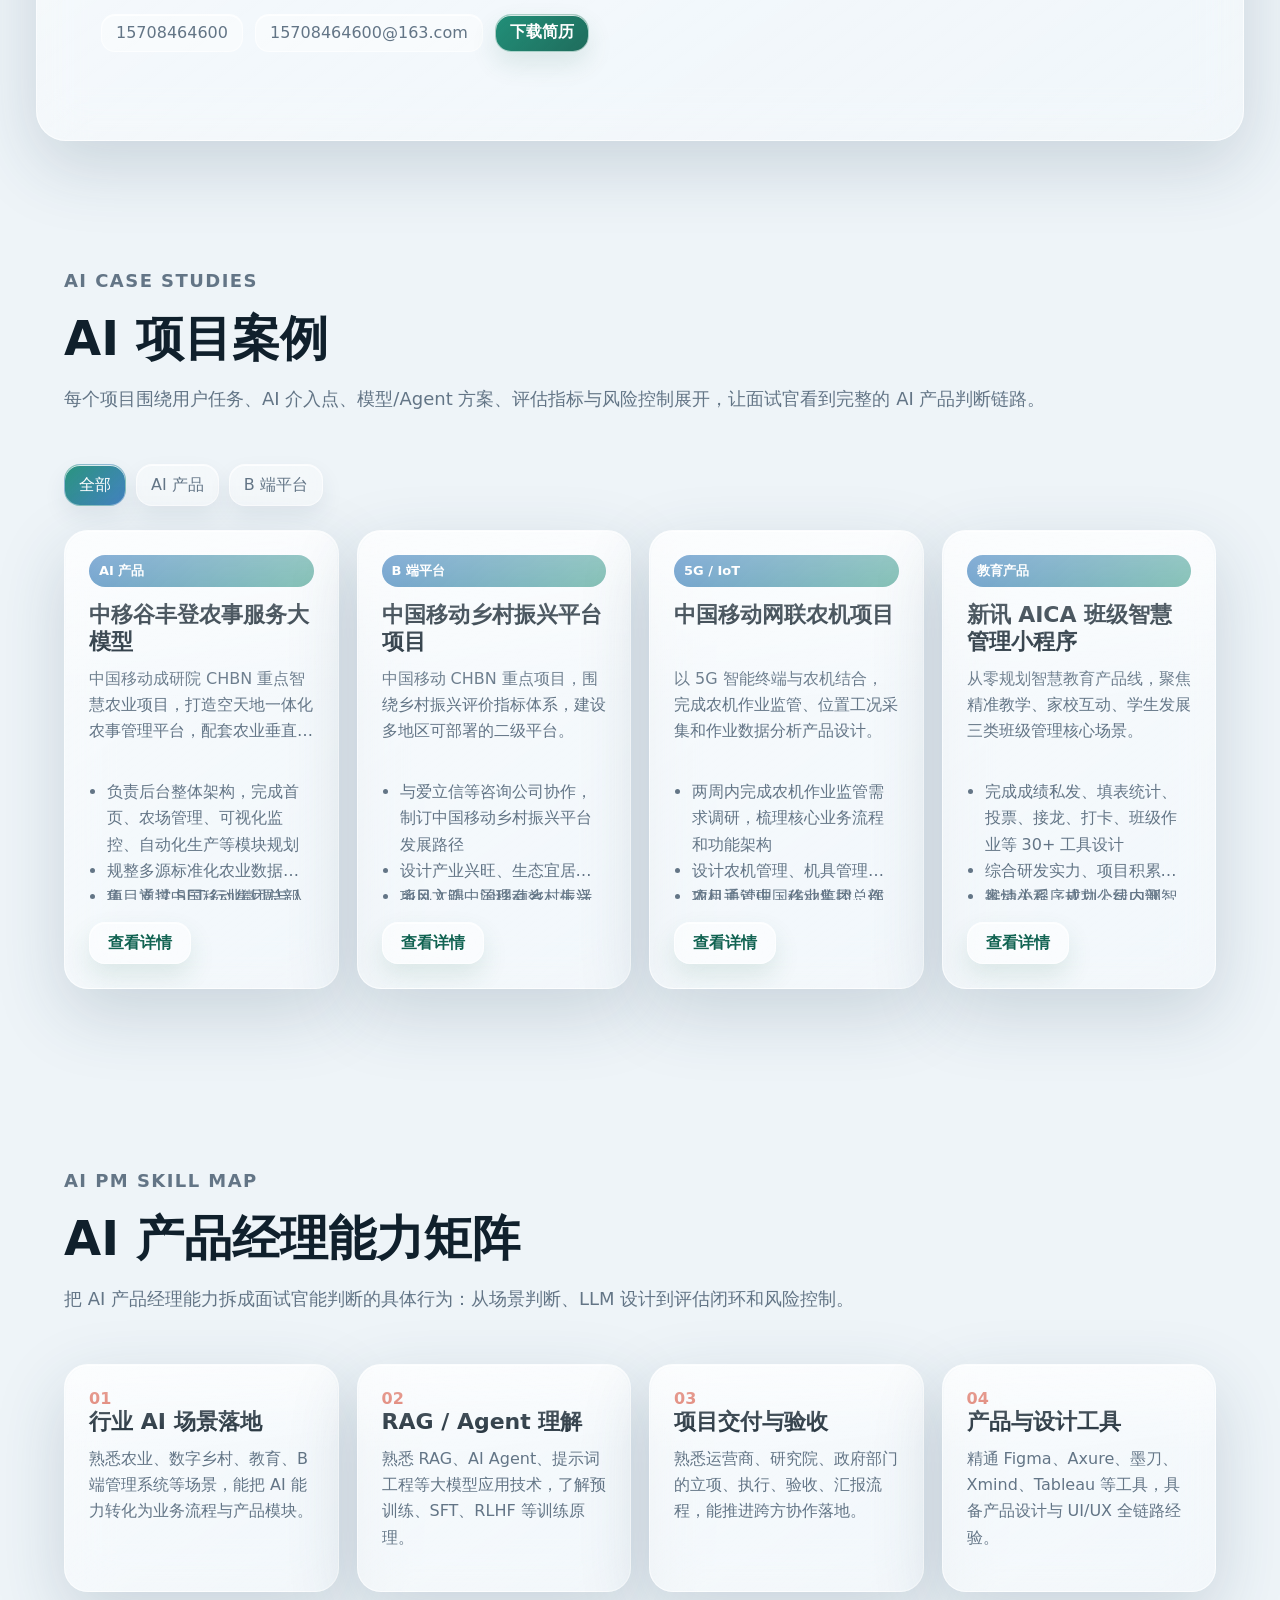
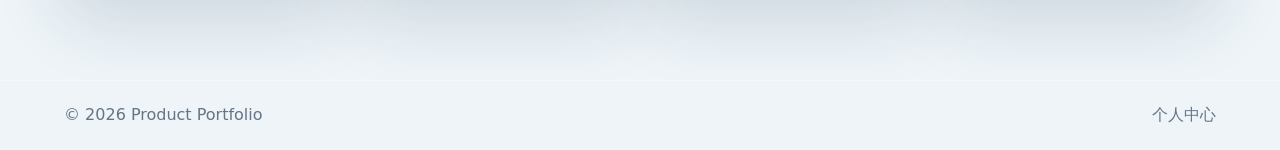
==== commit a8e8270b: "Bust portfolio asset caches" ====
--- a/index.html
+++ b/index.html
@@ -8,7 +8,7 @@
       name="description"
       content="面向产品经理面试的个人简历与项目作品集网站，展示项目案例、产品能力、思考文章与 AI Agent 入口。"
     />
-    <link rel="stylesheet" href="./style.css" />
+    <link rel="stylesheet" href="./style.css?v=20260705-avatar-crop" />
   </head>
   <body>
     <header class="site-header">
@@ -175,6 +175,6 @@
       <img id="imageDialogImg" src="" alt="大图预览" />
     </dialog>
 
-    <script src="./script.js"></script>
+    <script src="./script.js?v=20260705-avatar-crop"></script>
   </body>
 </html>
--- a/style.css
+++ b/style.css
@@ -105,6 +105,7 @@
 .avatar-button,
 .brand-mark {
   display: grid;
+  position: relative;
   width: 38px;
   height: 38px;
   place-items: center;
@@ -121,13 +122,21 @@
 }
 
 .avatar-button img {
+  position: absolute;
+  inset: 0;
+  display: block;
   width: 100%;
   height: 100%;
+  border-radius: inherit;
+  background: #ffffff;
   object-fit: cover;
+  object-position: center;
 }
 
 .avatar-fallback {
   display: grid;
+  position: relative;
+  z-index: 1;
   place-items: center;
 }
 
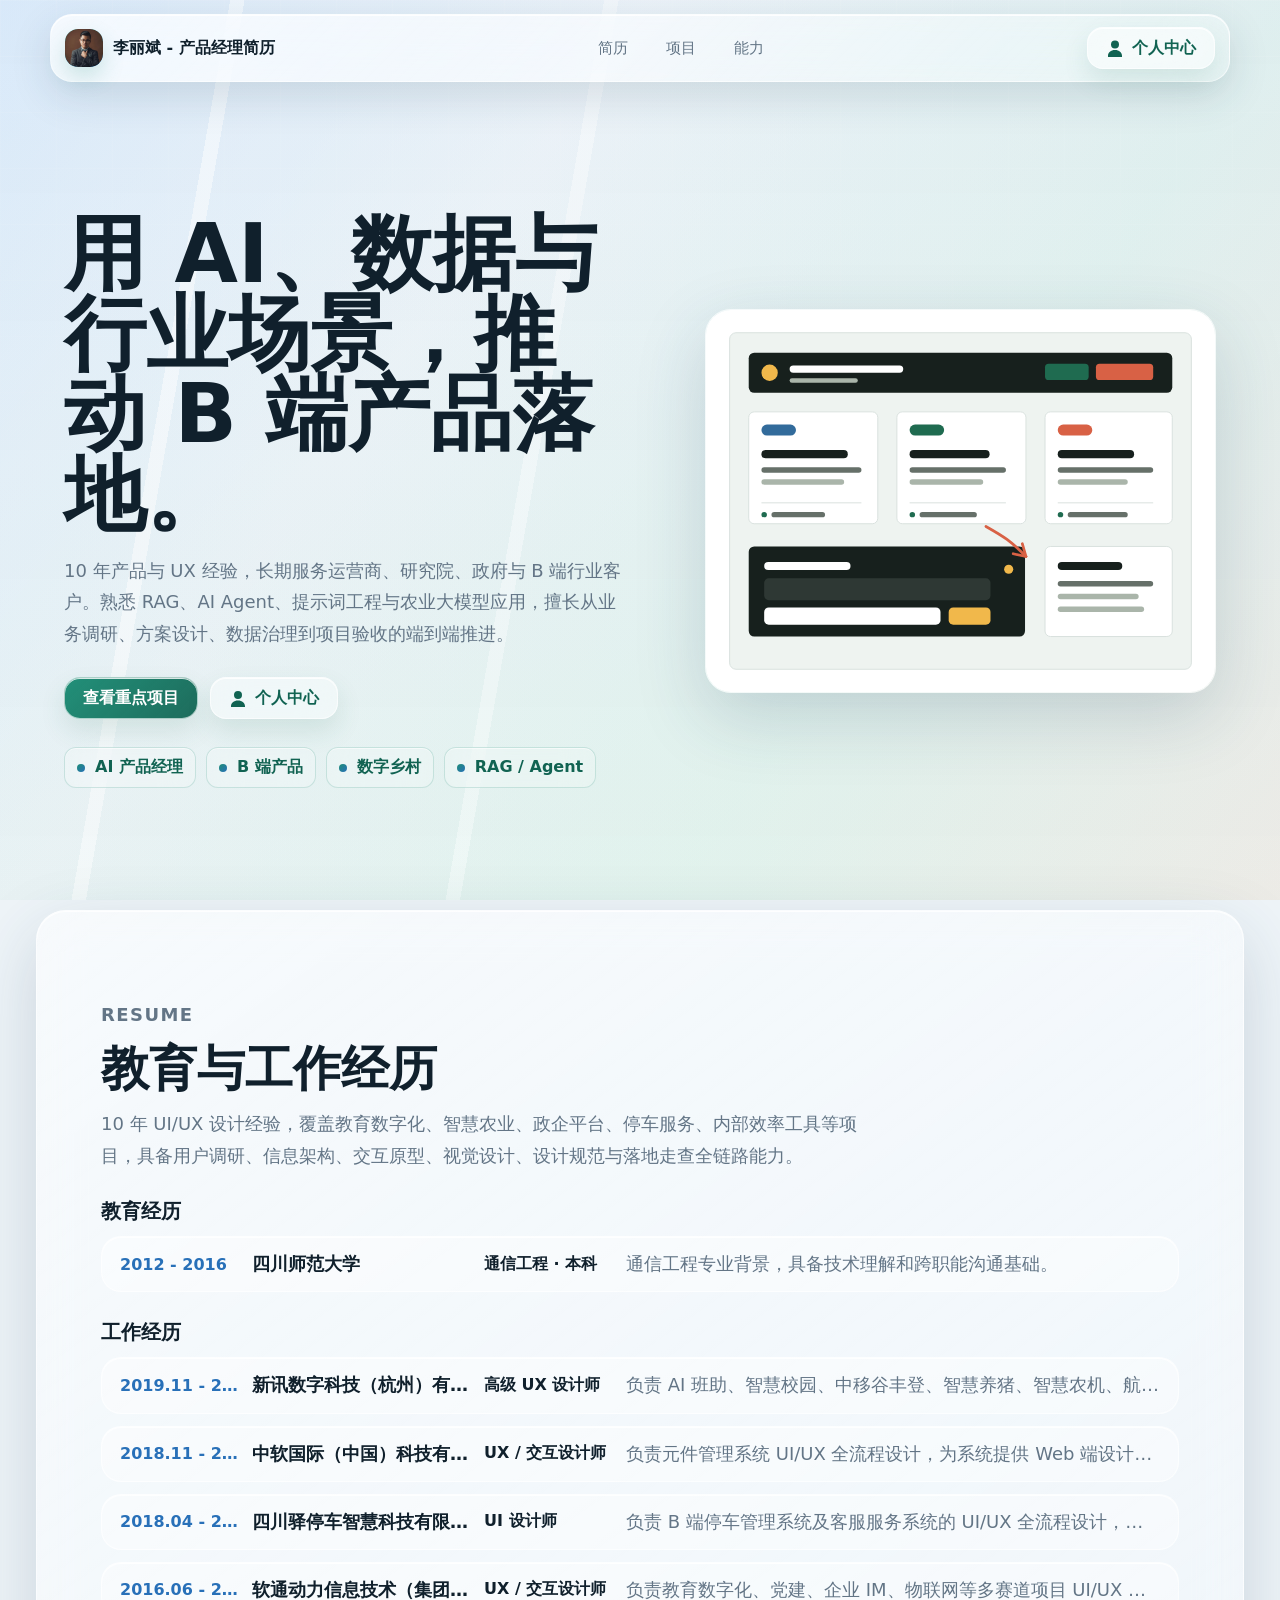
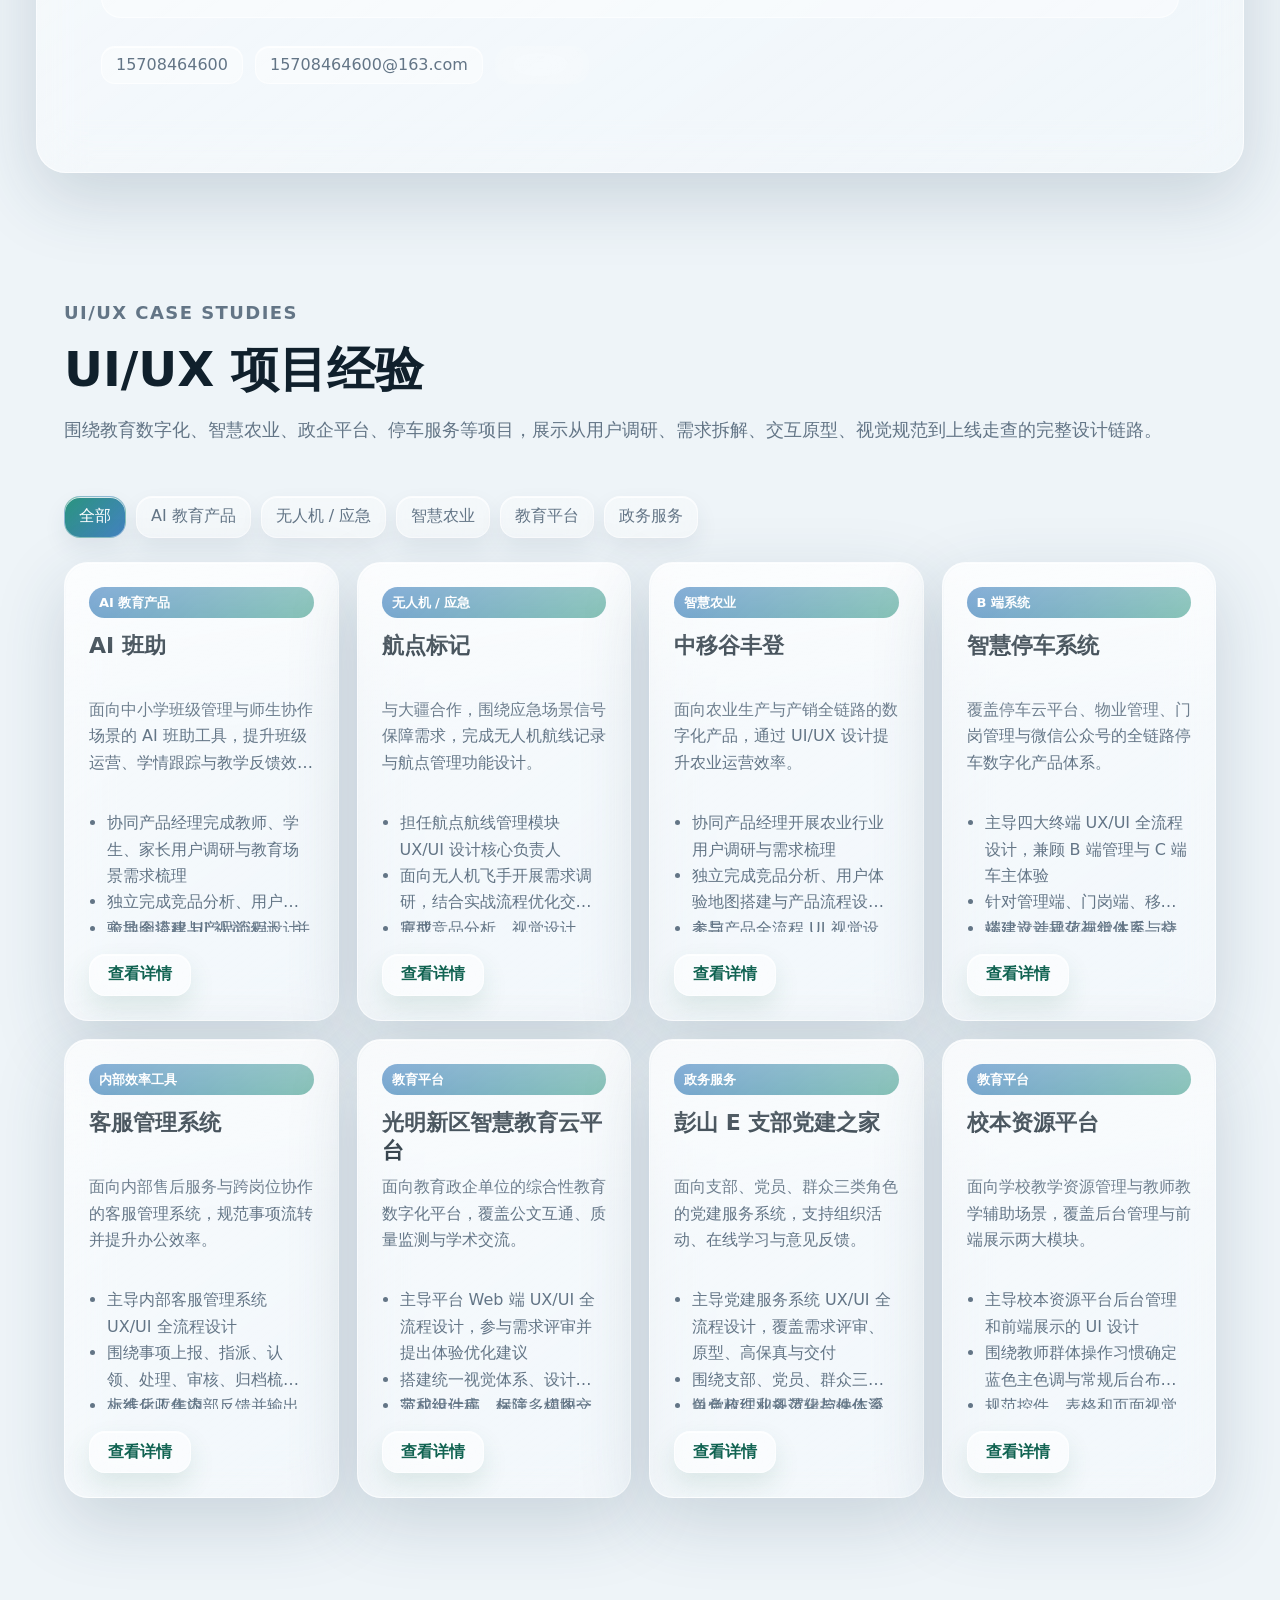
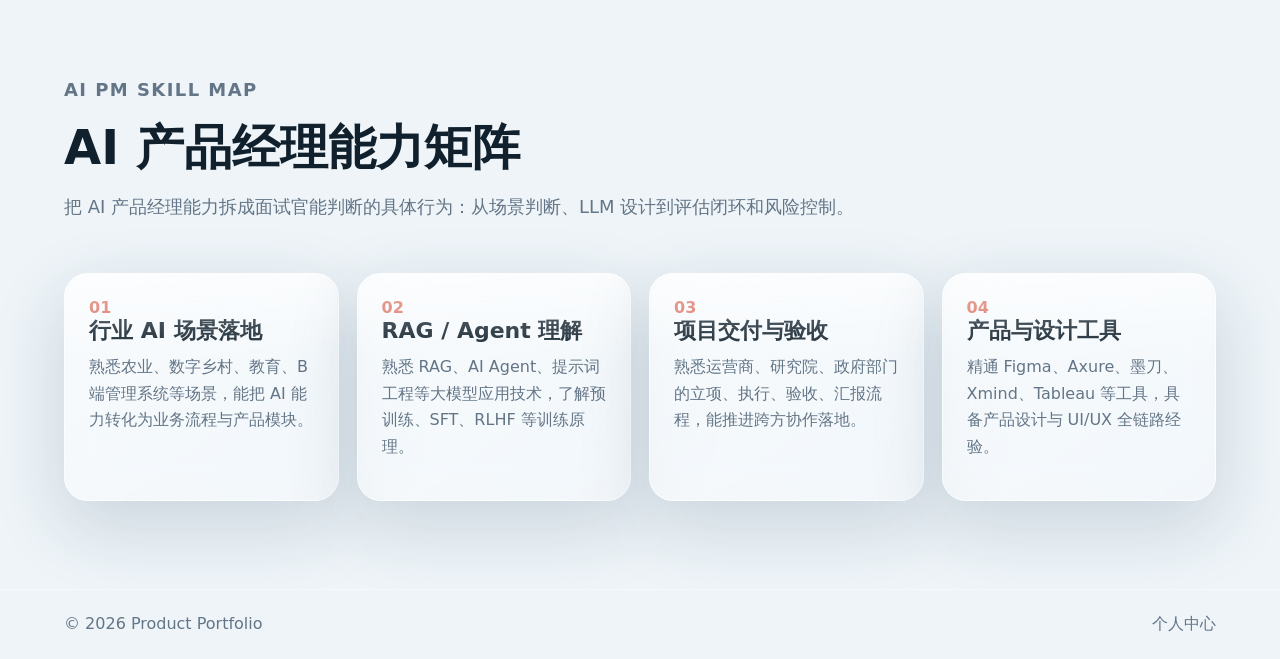
==== commit d3ec3d4c: "Update portfolio with UI UX resume experience" ====
--- a/index.html
+++ b/index.html
@@ -8,7 +8,7 @@
       name="description"
       content="面向产品经理面试的个人简历与项目作品集网站，展示项目案例、产品能力、思考文章与 AI Agent 入口。"
     />
-    <link rel="stylesheet" href="./style.css?v=20260705-avatar-crop" />
+    <link rel="stylesheet" href="./style.css?v=20260705-vercel-publisher" />
   </head>
   <body>
     <header class="site-header">
@@ -175,6 +175,6 @@
       <img id="imageDialogImg" src="" alt="大图预览" />
     </dialog>
 
-    <script src="./script.js?v=20260705-avatar-crop"></script>
+    <script src="./script.js?v=20260716-ui-resume"></script>
   </body>
 </html>
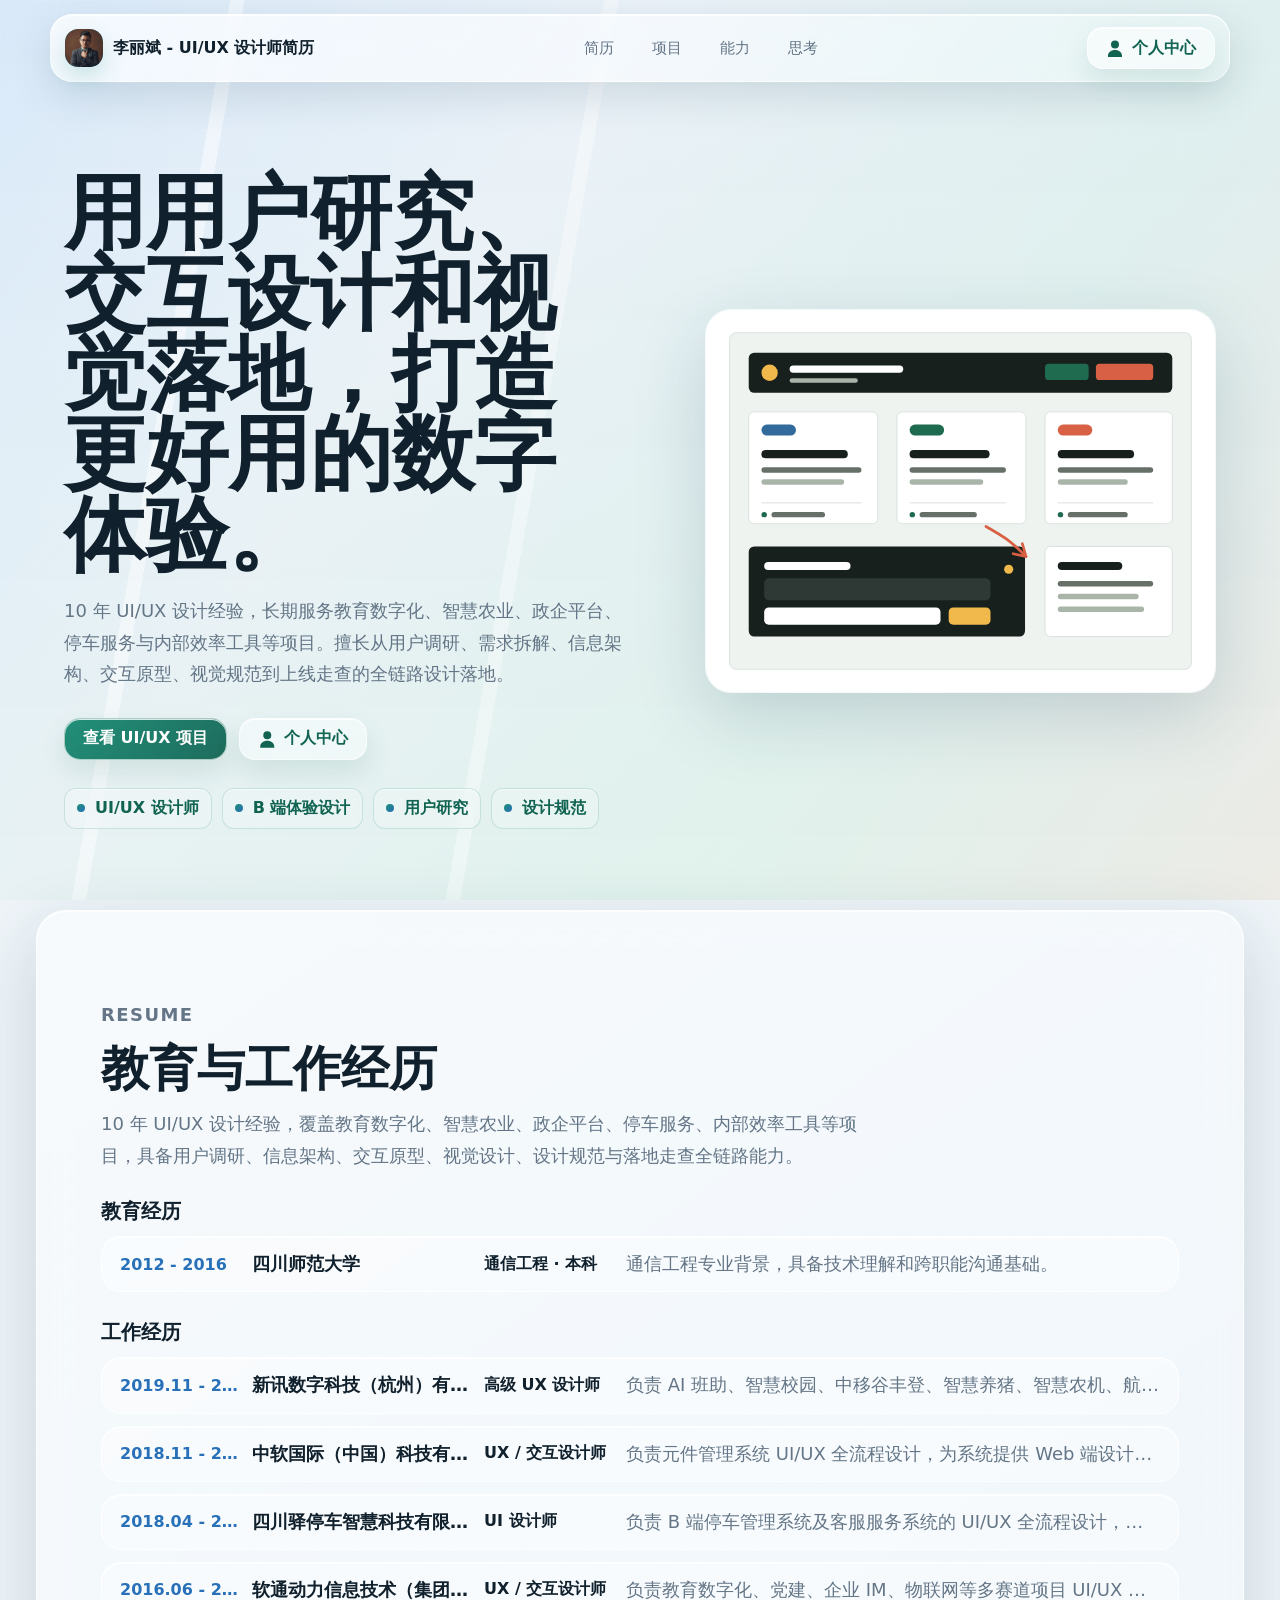
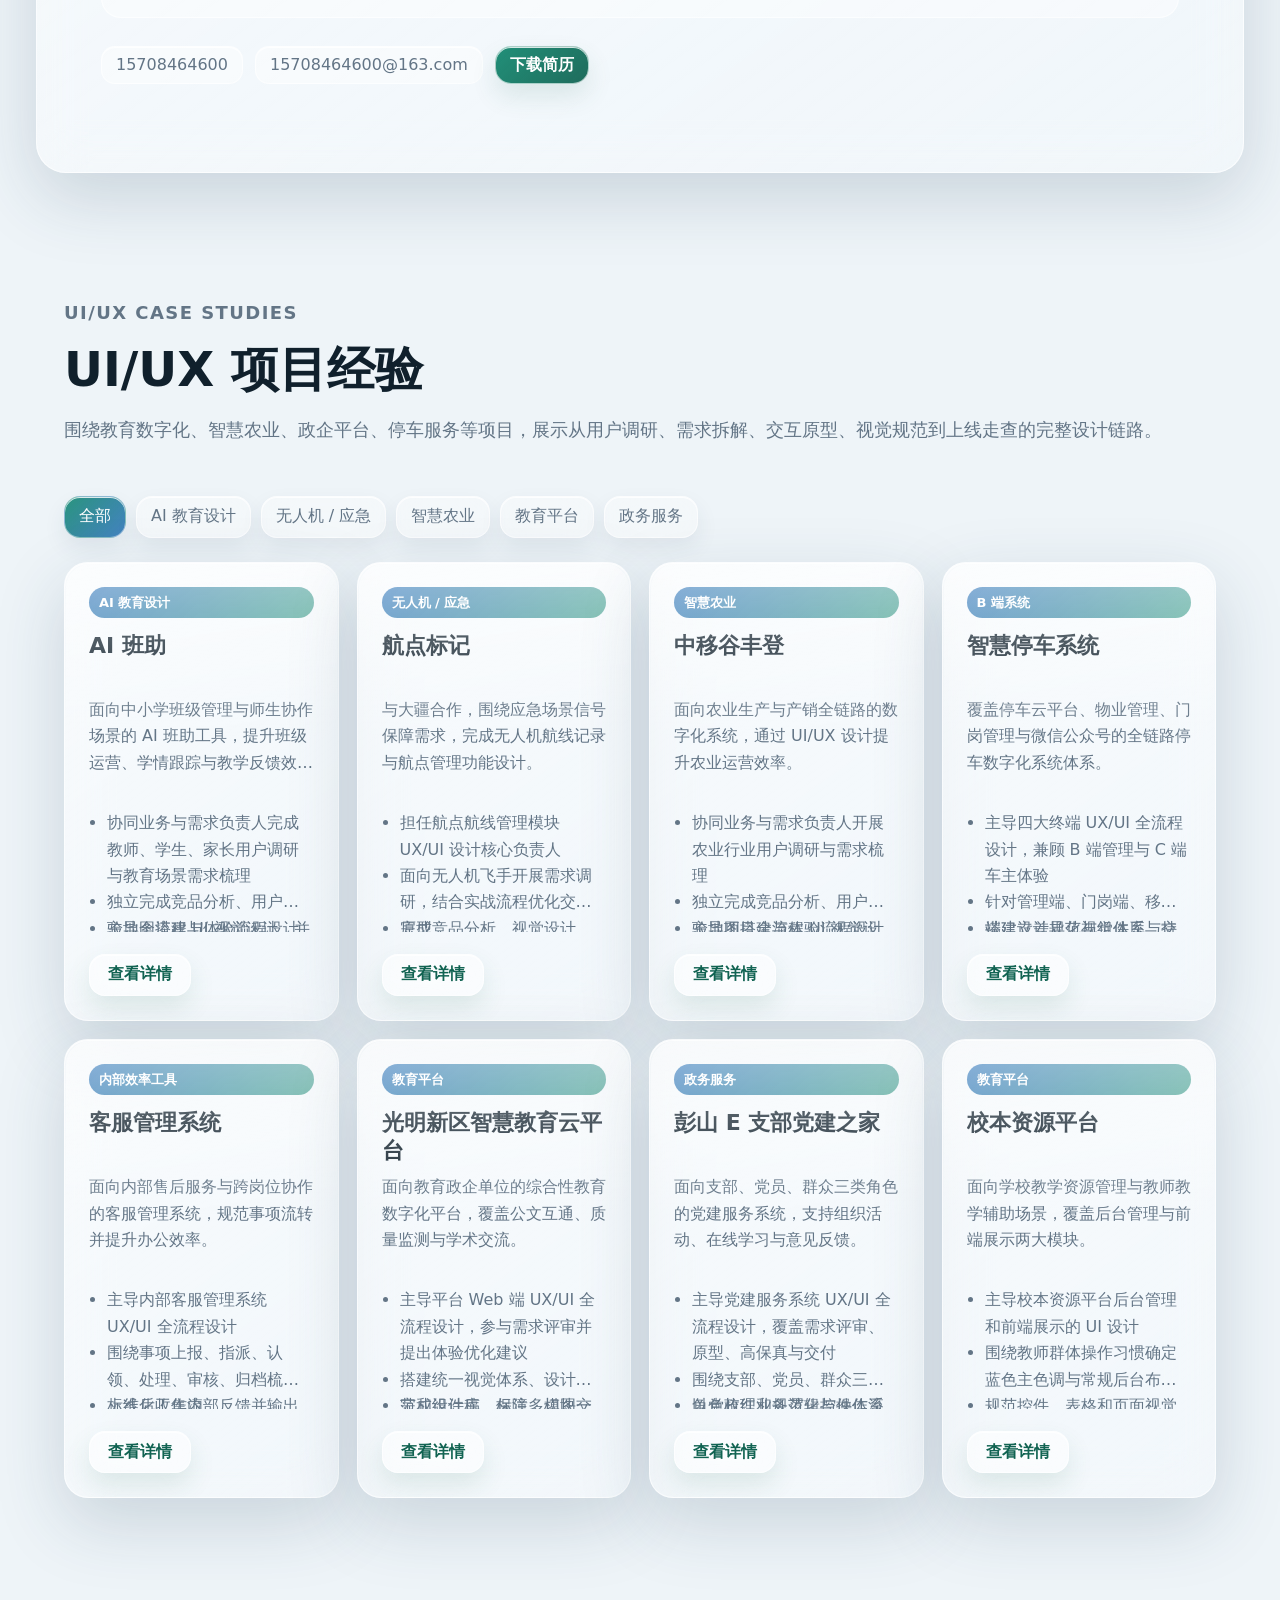
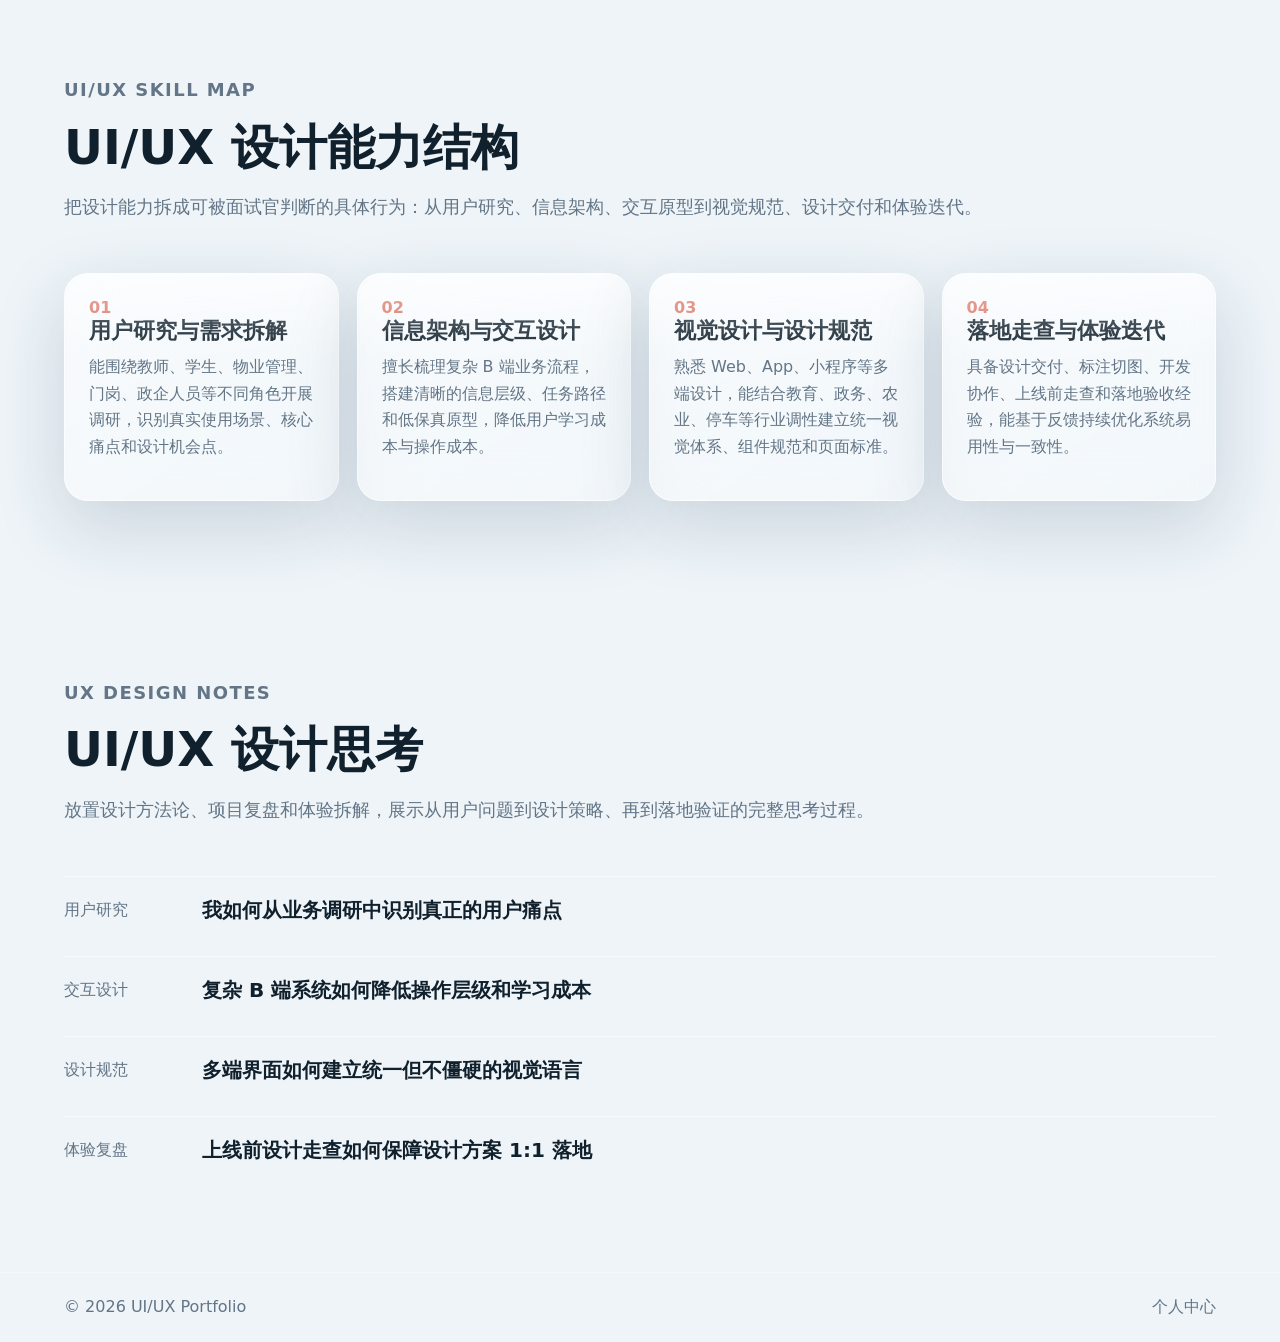
==== commit fae8c9d0: "Convert portfolio content to UI UX focus" ====
--- a/index.html
+++ b/index.html
@@ -3,10 +3,10 @@
   <head>
     <meta charset="UTF-8" />
     <meta name="viewport" content="width=device-width, initial-scale=1.0" />
-    <title>个人产品作品集 | Product Portfolio</title>
+    <title>个人 UI/UX 作品集 | UI/UX Portfolio</title>
     <meta
       name="description"
-      content="面向产品经理面试的个人简历与项目作品集网站，展示项目案例、产品能力、思考文章与 AI Agent 入口。"
+      content="面向 UI/UX 设计师面试的个人简历与项目作品集网站，展示设计项目、体验能力、设计思考与作品集问答入口。"
     />
     <link rel="stylesheet" href="./style.css?v=20260705-vercel-publisher" />
   </head>
@@ -15,9 +15,9 @@
       <div class="brand">
         <button class="avatar-button" type="button" id="avatarButton" aria-label="查看头像大图">
           <img id="siteAvatar" src="" alt="个人头像" />
-          <span class="avatar-fallback">PM</span>
+          <span class="avatar-fallback">UX</span>
         </button>
-        <a href="#top" aria-label="返回首页"><span>Product Portfolio</span></a>
+        <a href="#top" aria-label="返回首页"><span>UI/UX Portfolio</span></a>
       </div>
       <button class="mobile-menu-button" type="button" id="mobileMenuButton" aria-expanded="false" aria-controls="mobileHeaderMenu" aria-label="打开菜单">
         <span></span>
@@ -29,10 +29,10 @@
           <a href="#resume">简历</a>
           <a href="#projects">项目</a>
           <a href="#capabilities">能力</a>
-          <a href="#thinking" hidden>思考</a>
+          <a href="#thinking">思考</a>
         </nav>
         <div class="header-actions">
-          <a class="header-action" href="#agent" hidden><span class="button-icon icon-spark"></span>AI Agent</a>
+          <a class="header-action" href="#agent" hidden><span class="button-icon icon-spark"></span>作品集助手</a>
           <button class="header-action secondary-header-action" type="button" id="openCenter">
             <span class="button-icon icon-user"></span>个人中心
           </button>
@@ -43,9 +43,9 @@
     <main id="top">
       <section class="hero section-band">
         <div class="hero-copy">
-          <h1 id="heroTitle">用项目、判断和复盘，展示我的产品能力。</h1>
+          <h1 id="heroTitle">用调研、交互和视觉落地，展示我的 UI/UX 设计能力。</h1>
           <p class="hero-summary" id="heroSummary">
-            这里会集中呈现我的项目经历、产品分析、能力结构和简历信息。面试官可以快速看到我如何定义问题、理解用户、拆解需求、推动落地并复盘迭代。
+            这里会集中呈现我的设计项目、体验分析、能力结构和简历信息。面试官可以快速看到我如何理解用户、拆解场景、设计交互、推动落地并复盘迭代。
           </p>
           <div class="hero-actions">
             <a class="primary-button" href="#projects" id="heroPrimary"><span class="button-icon icon-folder"></span>查看重点项目</a>
@@ -54,15 +54,15 @@
             </button>
           </div>
           <div class="signal-row" id="heroTags" aria-label="个人方向标签">
-            <span>AI 产品</span>
-            <span>B 端工具</span>
+            <span>UI/UX 设计</span>
+            <span>B 端体验</span>
             <span>用户研究</span>
             <span>数据分析</span>
           </div>
         </div>
 
         <div class="hero-visual" aria-label="作品集信息结构图">
-          <img src="./assets/product-portfolio-map.svg" alt="产品作品集信息结构图" />
+          <img src="./assets/product-portfolio-map.svg" alt="UI/UX 作品集信息结构图" />
         </div>
       </section>
 
@@ -83,18 +83,18 @@
           <p class="eyebrow" id="agentEyebrow">Agent Ready</p>
           <h2 id="agentTitle">预留一个大模型对话入口</h2>
           <p id="agentSummary">
-            后期可以接入你的个人 Agent，让面试官围绕项目、能力、经历进行问答。当前版本先保留前端交互和接入位置。
+            后期可以接入你的作品集助手，让面试官围绕设计项目、能力、经历进行问答。当前版本先保留前端交互和接入位置。
           </p>
         </div>
         <div class="agent-shell">
           <div class="agent-panel">
             <div class="agent-status">
               <span class="status-dot"></span>
-              <span id="agentStatus">个人简历 Agent · 待接入</span>
+              <span id="agentStatus">UI/UX 作品集助手 · 待接入</span>
             </div>
             <div class="chat-window" id="chatWindow" aria-live="polite">
               <div class="message assistant" id="agentWelcome">
-                你好，我是预留的个人作品集 Agent。后续我可以回答“你最有代表性的项目是什么？”、“你如何做需求优先级？”这类问题。
+                你好，我是预留的 UI/UX 作品集助手。后续我可以回答“你最有代表性的设计项目是什么？”、“你如何做用户研究？”这类问题。
               </div>
             </div>
             <form class="chat-form" id="chatForm">
@@ -102,14 +102,14 @@
               <input
                 id="chatInput"
                 type="text"
-                placeholder="试试：介绍一个最能体现产品能力的项目"
+                placeholder="试试：介绍一个最能体现 UI/UX 能力的项目"
                 autocomplete="off"
               />
               <button type="submit">发送</button>
             </form>
           </div>
           <div class="agent-prompts" id="agentPrompts" aria-label="推荐提问">
-            <button type="button" data-prompt="请用 60 秒介绍你的产品能力结构。">能力结构</button>
+            <button type="button" data-prompt="请用 60 秒介绍你的 UI/UX 能力结构。">能力结构</button>
             <button type="button" data-prompt="哪个项目最能体现你的用户洞察？">用户洞察</button>
             <button type="button" data-prompt="你如何判断一个需求是否值得做？">需求判断</button>
             <button type="button" data-prompt="请总结你的项目复盘方法。">项目复盘</button>
@@ -121,7 +121,7 @@
         <div class="section-heading">
           <p class="eyebrow" id="projectsEyebrow">Case Studies</p>
           <h2 id="projectsTitle">项目作品集</h2>
-          <p id="projectsSummary">每个项目都围绕“问题、用户、方案、结果、复盘”展开，让面试官看到你的产品思考链路。</p>
+          <p id="projectsSummary">每个项目都围绕“问题、用户、交互、视觉、落地、复盘”展开，让面试官看到你的设计思考链路。</p>
         </div>
         <div class="project-toolbar" id="projectToolbar"></div>
         <div class="project-grid" id="projectGrid"></div>
@@ -129,25 +129,25 @@
 
       <section id="capabilities" class="capabilities section-band">
         <div class="section-heading">
-          <p class="eyebrow" id="capabilitiesEyebrow">Product Skill Map</p>
-          <h2 id="capabilitiesTitle">产品能力结构</h2>
+          <p class="eyebrow" id="capabilitiesEyebrow">UI/UX Skill Map</p>
+          <h2 id="capabilitiesTitle">UI/UX 设计能力结构</h2>
           <p id="capabilitiesSummary">把能力拆成面试官能判断的具体行为，而不是停留在抽象评价。</p>
         </div>
         <div class="capability-grid" id="capabilityGrid"></div>
       </section>
 
-      <section id="thinking" class="thinking section-band" hidden>
+      <section id="thinking" class="thinking section-band">
         <div class="section-heading">
-          <p class="eyebrow" id="thinkingEyebrow">Product Notes</p>
-          <h2 id="thinkingTitle">产品思考</h2>
-          <p id="thinkingSummary">后续可以放 3-5 篇高质量产品拆解或项目复盘，展示你持续思考的能力。</p>
+          <p class="eyebrow" id="thinkingEyebrow">UX Design Notes</p>
+          <h2 id="thinkingTitle">UI/UX 设计思考</h2>
+          <p id="thinkingSummary">后续可以放 3-5 篇高质量体验拆解或设计复盘，展示你持续思考的能力。</p>
         </div>
         <div class="note-list" id="noteList"></div>
       </section>
     </main>
 
     <footer class="site-footer">
-      <span>© 2026 Product Portfolio</span>
+      <span>© 2026 UI/UX Portfolio</span>
       <button class="link-button" type="button" id="footerCenterButton">个人中心</button>
     </footer>
 
@@ -175,6 +175,6 @@
       <img id="imageDialogImg" src="" alt="大图预览" />
     </dialog>
 
-    <script src="./script.js?v=20260716-ui-resume"></script>
+    <script src="./script.js?v=20260716-ui-ux-all"></script>
   </body>
 </html>
